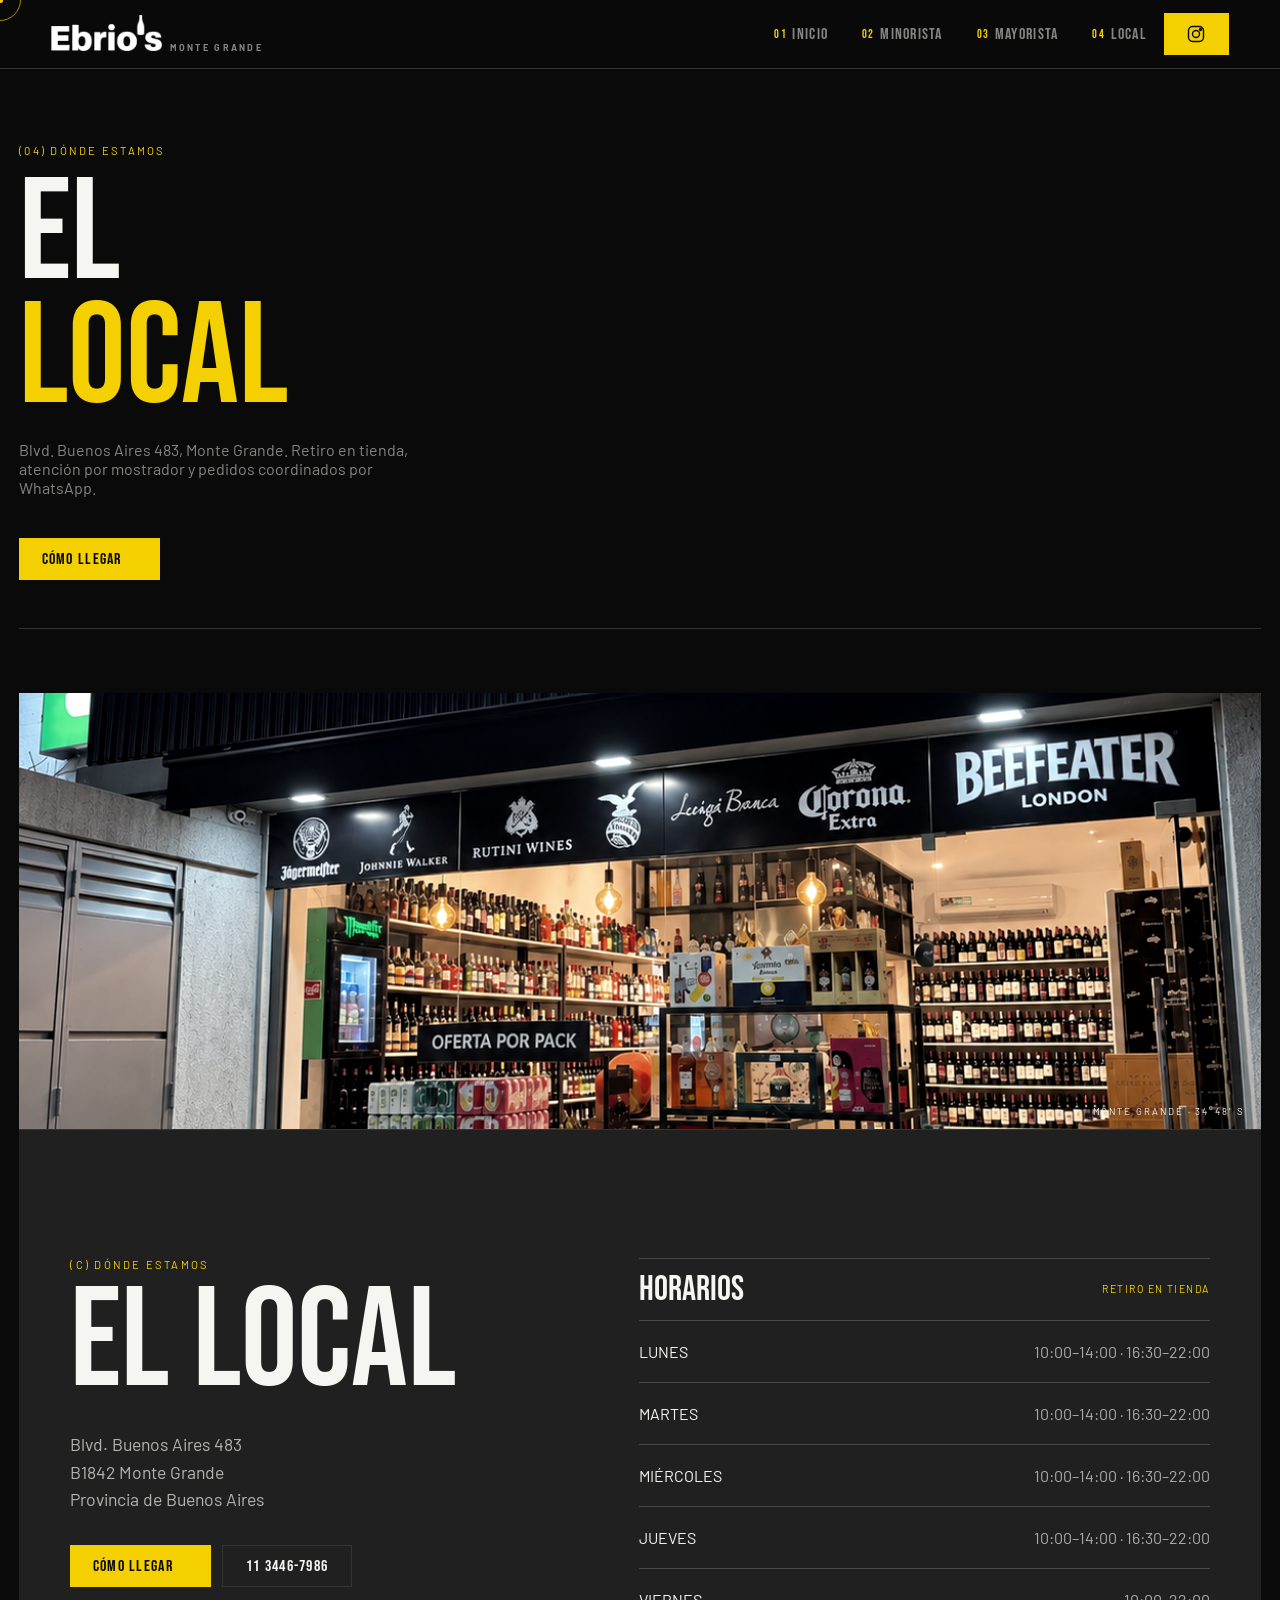
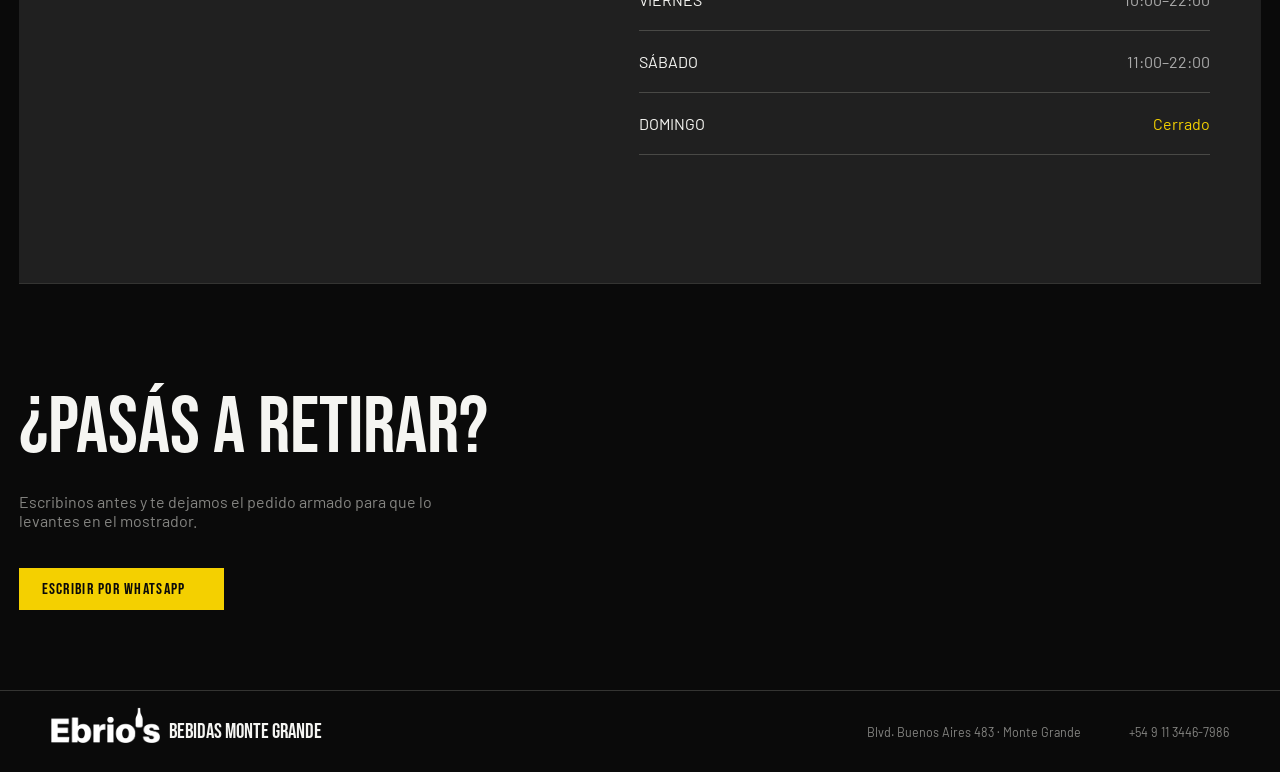
==== local.html @ 47a837df "ebrio's" ====
<!doctype html>
<html lang="es-AR">
  <head>
    <meta charset="utf-8">
    <meta name="viewport" content="width=device-width, initial-scale=1">
    <title>Local — Ebrios Bebidas Monte Grande</title>
    <meta name="description" content="Dirección, horarios y contacto del local de Ebrios Bebidas en Monte Grande, con retiro en tienda.">
    <meta name="author" content="Ebrios Bebidas">
    <meta property="og:title" content="Local — Ebrios Bebidas Monte Grande">
    <meta property="og:description" content="Dirección, horarios y contacto del local de Ebrios Bebidas en Monte Grande, con retiro en tienda.">
    <meta property="og:type" content="website">
    <meta name="twitter:card" content="summary_large_image">
    <link rel="icon" href="favicon.png" type="image/png">
    <link rel="preconnect" href="https://fonts.googleapis.com">
    <link rel="preconnect" href="https://fonts.gstatic.com" crossorigin>
    <link rel="stylesheet" href="https://fonts.googleapis.com/css2?family=Barlow:wght@400;500;600;700&family=Bebas+Neue&display=swap">
    <link rel="stylesheet" href="estilos.css">
  </head>
  <body>
    <div class="sitio">
      <div class="progreso"></div>
      <div class="aro"></div>
      <div class="punto"></div>
      <header class="cabeza">
        <a class="marca" href="index.html"><img class="logo" src="imagenes/logo-ebrios.png" alt="Ebrio's"><span>MONTE GRANDE</span></a>
        <nav class="nav" aria-label="Navegación principal">
          <a href="index.html"><i>01</i> INICIO</a>
          <a href="minorista.html"><i>02</i> MINORISTA</a>
          <a href="mayorista.html"><i>03</i> MAYORISTA</a>
          <a href="local.html"><i>04</i> LOCAL</a>
        </nav>
        <a class="llamar" href="https://www.instagram.com/ebriosbebidas/?hl=es" target="_blank" rel="noreferrer" aria-label="Instagram"><svg class="ig" viewBox="0 0 24 24" aria-hidden="true"><rect x="3" y="3" width="18" height="18" rx="5"/><circle cx="12" cy="12" r="4.2"/><circle cx="17.4" cy="6.6" r="1.2"/></svg></a>
        <button class="menu" type="button" aria-label="Abrir menú" aria-expanded="false">
          <span></span>
          <span></span>
        </button>
      </header>
      <aside class="panel" aria-hidden="true">
        <nav>
          <a href="index.html"><small>01</small>Inicio<span class="flecha" aria-hidden="true"></span></a>
          <a href="minorista.html"><small>02</small>Minorista<span class="flecha" aria-hidden="true"></span></a>
          <a href="mayorista.html"><small>03</small>Mayorista<span class="flecha" aria-hidden="true"></span></a>
          <a href="local.html"><small>04</small>Local<span class="flecha" aria-hidden="true"></span></a>
        </nav>
        <p>BLVD. BUENOS AIRES 483 · MONTE GRANDE</p>
      </aside>
      <main class="hoja">
        <section class="tapa" data-ver>
          <p class="sobre">(04) DÓNDE ESTAMOS</p>
          <h1>
            EL
            <br>
            <em>LOCAL</em>
          </h1>
          <p class="bajada">Blvd. Buenos Aires 483, Monte Grande. Retiro en tienda, atención por mostrador y pedidos coordinados por WhatsApp.</p>
          <a class="accion" href="https://maps.google.com/?q=Blvd+Buenos+Aires+483+Monte+Grande" target="_blank" rel="noreferrer">CÓMO LLEGAR <span class="flecha" aria-hidden="true"></span></a>
        </section>
        <div class="escena" data-ver>
          <img src="imagenes/local-ebrios.jpg" alt="Local de bebidas abierto de noche" width="1920" height="1088">
          <div class="persiana" aria-hidden="true">
            <span></span>
            <span></span>
            <span></span>
            <span></span>
            <span></span>
            <span></span>
            <span></span>
            <span></span>
            <span></span>
            <span></span>
            <span></span>
            <span></span>
            <span></span>
            <span></span>
          </div>
          <p>
            MONTE GRANDE
            <b>·</b>
            34°48′S
          </p>
        </div>
        <section id="local" class="local">
          <div class="datos" data-ver>
            <p class="sobre">(C) DÓNDE ESTAMOS</p>
            <h2>EL LOCAL</h2>
            <address>
              Blvd. Buenos Aires 483
              <br>
              B1842 Monte Grande
              <br>
              Provincia de Buenos Aires
            </address>
            <div class="acciones">
              <a class="accion" href="https://maps.google.com/?q=Blvd+Buenos+Aires+483+Monte+Grande" target="_blank" rel="noreferrer">CÓMO LLEGAR <span class="flecha" aria-hidden="true"></span></a>
              <a class="borde" href="tel:+5491134467986">11 3446-7986</a>
            </div>
          </div>
          <div class="horarios" data-ver>
            <div class="hora-top">
              <h3>HORARIOS</h3>
              <span>RETIRO EN TIENDA</span>
            </div>
            <div>
              <span>Lunes</span>
              <time>10:00–14:00 · 16:30–22:00</time>
            </div>
            <div>
              <span>Martes</span>
              <time>10:00–14:00 · 16:30–22:00</time>
            </div>
            <div>
              <span>Miércoles</span>
              <time>10:00–14:00 · 16:30–22:00</time>
            </div>
            <div>
              <span>Jueves</span>
              <time>10:00–14:00 · 16:30–22:00</time>
            </div>
            <div>
              <span>Viernes</span>
              <time>10:00–22:00</time>
            </div>
            <div>
              <span>Sábado</span>
              <time>11:00–22:00</time>
            </div>
            <div class="cerrado">
              <span>Domingo</span>
              <time>Cerrado</time>
            </div>
          </div>
        </section>
        <section class="cierre" data-ver>
          <h2>¿PASÁS A RETIRAR?</h2>
          <p>Escribinos antes y te dejamos el pedido armado para que lo levantes en el mostrador.</p>
          <a class="accion" href="https://api.whatsapp.com/send?phone=541134467986&amp;text=Hola%20Ebrios!%20Quiero%20mas%20informacion%20de%20precios%20minoristas%20para%20hacer%20un%20pedido." target="_blank" rel="noreferrer">ESCRIBIR POR WHATSAPP <span class="flecha" aria-hidden="true"></span></a>
        </section>
      </main>
      <footer>
        <strong><img class="logo" src="imagenes/logo-ebrios.png" alt="Ebrio's"><span>BEBIDAS MONTE GRANDE</span></strong>
        <address>Blvd. Buenos Aires 483 · Monte Grande</address>
        <a href="tel:+5491134467986">+54 9 11 3446-7986</a>
      </footer>
    </div>
    <script src="guion.js"></script>
  </body>
</html>
---- estilos.css ----
:root { 
  --fondo: #0a0a0a; 
  --carbon: #202020; 
  --amarillo: #f4d000; 
  --texto: #f5f5f2; 
  --gris: #858582; 
  --linea: #343432; 
  --avance: 0%; 
  --sube: 0px; 
  --mx: 50vw; 
  --my: 50vh; 
}
* { 
box-sizing: border-box; 
}

html { 
  scroll-behavior: smooth; 
  background: var(--fondo); 
}
body { 
  margin: 0; 
  background: var(--fondo); 
  color: var(--texto); 
  font-family: "Barlow", sans-serif; 
  overflow-x: hidden; 
}
a { 
  color: inherit; 
  text-decoration: none; 
}
button { 
  color: inherit; 
  font: inherit; 
}
svg { 
  width: 1.1em; 
  fill: none; 
  stroke: currentColor; 
  stroke-width: 1.7; 
}
::selection { 
  color: var(--fondo); 
  background: var(--amarillo); 
}
.sitio { 
  min-height: 100vh; 
  overflow: clip; 
}
.progreso { 
  position: fixed; 
  inset: 0 auto auto 0; 
  z-index: 100; 
  width: var(--avance); 
  height: 3px; 
  background: var(--amarillo); 
  box-shadow: 0 0 18px color-mix(in oklab,var(--amarillo) 55%,transparent); 
}
.cabeza { 
  position: fixed; 
  inset: 0 0 auto; 
  z-index: 60; 
  display: grid; 
  grid-template-columns: minmax(0,1fr) auto auto; 
  align-items: center; 
  min-height: 68px; 
  padding: 0 clamp(1.2rem,4vw,4rem); 
  border-bottom: 1px solid var(--linea); 
  background: color-mix(in oklab,var(--fondo) 88%,transparent); 
  backdrop-filter: blur(14px); 
}
.marca { 
  display: flex; 
  min-width: 0; 
  align-items: baseline; 
  gap: .5rem; 
}
.marca>.logo { 
  width:6.9rem; 
  height:auto; 
  filter:brightness(0) invert(1); 
}
.marca>span:last-child { 
  color: var(--gris); 
  font-size: .57rem; 
  font-weight: 700; 
  letter-spacing: .25em; 
}
.logo { 
  display:block; 
  object-fit:contain; 
}
.nav { 
  display: flex; 
  height: 68px; 
  align-items: center; 
}
.nav a { 
  display: flex; 
  height: 100%; 
  align-items: center; 
  gap: .35rem; 
  padding: 0 1rem; 
  border-left: 1px solid transparent; 
  border-right: 1px solid transparent; 
  color: var(--gris); font-family: "Bebas Neue"; 
  letter-spacing: .08em; 
  transition: color .25s,border-color .25s,background .25s; 
}
.nav a:hover { 
  color: var(--texto); 
  border-color: var(--linea); 
  background: var(--carbon); 
}
.nav i { 
  color: var(--amarillo); 
  font-style: normal; 
  font-size: .72rem; 
}
.llamar,.accion,.borde { 
  display: inline-flex; 
  align-items: center; 
  justify-content: center; 
  gap: 1rem; 
  min-height: 42px; 
  padding: 0 1.4rem; 
  font-family: "Bebas Neue"; 
  font-size: 1rem; 
  letter-spacing: .08em; 
}
.llamar,.accion { 
  color: var(--fondo); 
  background: var(--amarillo); 
  transition: background .25s,transform .25s; 
}
.llamar:hover,.accion:hover { 
  background: var(--texto); 
  transform: translateY(-2px); 
}
.borde { 
  border: 1px solid var(--linea); 
  transition: border-color .25s,color .25s; 
}
.borde:hover { 
  border-color: var(--amarillo); 
  color: var(--amarillo); 
}
.ig { 
  width:20px; 
  height:20px; 
  fill:none; 
  stroke:currentColor; 
  stroke-width:1.7; 
}
.llamar .ig { 
  stroke:var(--fondo); 
}

.menu { 
  display: none; 
  width: 48px; 
  height: 48px; 
  border: 0; 
  background: none; 
  cursor: pointer; 
}
.menu span {
  display: block; 
  width: 23px; 
  height: 1px; 
  margin: 6px auto; 
  background: var(--texto); 
  transition: transform .3s; 
}
.menu.abierto span:first-child { 
  transform: translateY(3.5px) rotate(45deg); 
}
.menu.abierto span:last-child { 
  transform: translateY(-3.5px) rotate(-45deg); 
}
.panel { 
  position: fixed; 
  inset: 68px 0 0; 
  z-index: 55; 
  display: grid; 
  align-content: space-between; 
  padding: 7vh 5vw 3rem; 
  background: var(--amarillo); 
  color: var(--fondo); 
  clip-path: inset(0 0 100% 0); 
  transition: clip-path .6s cubic-bezier(.16,1,.3,1); 
}
.panel.abierto { 
  clip-path: inset(0); 
}
.panel nav { 
  display: grid; 
}
.panel nav a { 
  display: grid; 
  grid-template-columns: 3rem 1fr auto; 
  align-items: center; 
  border-bottom: 1px solid color-mix(in oklab,var(--fondo) 35%,transparent); 
  font-family: "Bebas Neue"; 
  font-size: clamp(3rem,10vw,7rem); 
  line-height: 1.1; 
}
.panel small { 
  font-family: "Barlow"; 
  font-size: .7rem; 
}
  .panel p { 
    font-weight: 700; 
    font-size: .75rem; 
    letter-spacing: .12em; 
  }
.portada { 
  position: relative; 
  min-height: 100svh; 
  padding: clamp(8rem,16vh,12rem) clamp(1.2rem,4vw,4rem) 2rem; 
  isolation: isolate; 
}
.haz { 
  position: absolute; 
  z-index: -1; 
  top: -18%; 
  left: 58%; 
  width: 8vw; 
  height: 105%; 
  background: var(--amarillo); 
  opacity: .42; transform: rotate(24deg) translateY(var(--sube)); 
  transform-origin: center; 
  overflow: hidden; 
}
.cinta { 
  position:absolute; 
  top:0; 
  left:0; 
  width:100%; 
  display:flex; 
  flex-direction:column; 
  align-items:center; 
  animation: correr 150s linear infinite; 
  will-change:transform; 
}
.cinta span { 
  display:flex; 
  flex-direction:column; 
  align-items:center; 
  font-family:"Bebas Neue"; 
  font-size:clamp(1.1rem,2.1vw,2.2rem); 
  line-height:1; 
  letter-spacing:.22em; 
  color:#0d0d0c; }
.cinta b { 
  writing-mode:vertical-rl; 
  transform:rotate(180deg); 
  font-weight:400; 
  padding:.55em 0; }
.cinta i { 
  writing-mode:vertical-rl; 
  transform:rotate(180deg); 
  font-style:normal; 
  padding:.35em 0; 
  opacity:.5; }
@keyframes 
 correr 
{ 
  from { 
  transform: translateY(-50%); 
}
 to { 
  transform: translateY(0); 
} 
}

.portada::after { 
  content:""; 
  position:absolute; 
  z-index:-2; 
  inset:0; 
  background: radial-gradient(circle 340px at var(--mx) 
  var(--my), 
  color-mix(in oklab,
  var(--amarillo) 9%,transparent), 
  transparent 70%); 
}
.etiqueta { 
  display: inline-flex; 
  align-items: center; 
  gap: .6rem; 
  margin: 0 0 1rem; 
  padding: .4rem .65rem; 
  border: 1px solid var(--linea); 
  color: var(--gris); 
  font-size: .63rem; 
  font-weight: 700; 
  letter-spacing: .15em; 
}
.etiqueta span { 
  width: 5px; 
  height: 5px; 
  background: var(--amarillo); 
}
.titulo { 
  overflow: hidden; 
}
.titulo h1 { 
  margin: 0; 
  font-family: "Bebas Neue"; 
  font-size: clamp(5rem,14vw,13.5rem); 
  font-weight: 400; line-height: .72; 
  letter-spacing: 0; 
}
.titulo h1>.nombre { 
  display:block; 
  width:3.05em; 
  height:.76em; 
  animation:subir 1s cubic-bezier(.16,1,.3,1) both; 
  }
  .titulo .nombre>.logo { 
  width:100%; 
  height:100%; 
  object-fit:contain; 
  object-position:left center; 
  filter:brightness(0) invert(1); 
  }
  .titulo h1>span+span { 
  display:flex; 
  align-items:center; 
  gap: .08em; 
  animation:subir 1s .12s cubic-bezier(.16,1,.3,1) both; 
  font-size: .54em; 
  }
  .titulo b { 
  padding: .12em .1em .04em; 
  color: var(--fondo); 
  background: var(--amarillo); 
  font-weight: 400; 
  }
  .titulo em {
  color: #646462; 
  font-style: normal; 
  white-space: nowrap;
  }
.intro { 
  display: grid; 
  grid-template-columns: minmax(0,28rem) auto; 
  align-items: end; 
  justify-content: space-between; 
  gap: 2rem; 
  margin-top: 2.2rem; 
}.intro p { 
  margin: 0; 
  color: #b4b4b0; 
  line-height: 1.55; 
}.acciones { 
  display: flex; 
  flex-wrap: wrap; 
  gap: .7rem; 
}
.escena { 
  position: relative; 
  max-width: 94rem; 
  height: clamp(240px,34vw,540px); 
  margin: 4rem auto 0; 
  overflow: hidden; 
  background: var(--carbon); 
}
.escena img { 
  width: 100%; 
  height: 100%; 
  object-fit: cover; 
  filter: saturate(.72) contrast(1.07); 
  transform: scale(1.06); 
  transition: transform 1.6s cubic-bezier(.16,1,.3,1); 
}
.escena.visible img {
  transform: scale(1); 
}
.escena p { 
  position:absolute; 
  right: 1rem; 
  bottom: .7rem; 
  z-index:3; 
  margin:0; 
  font-size:.6rem; 
  letter-spacing:.2em; 
}
.escena p b { 
  color:var(--amarillo); 
}
.persiana { 
  position:absolute; 
  inset:0; 
  z-index:2; 
  display:grid; 
  grid-template-rows:repeat(14,1fr); 
  pointer-events:none; 
}
.persiana span { 
  display:block; 
  background:var(--carbon); 
  border-bottom:1px solid #090909; 
  transform-origin:top; 
  transition:transform .5s cubic-bezier(.7,0,.2,1); 
}
.escena.visible .persiana span { 
  transform:scaleY(0); 
}
.escena.visible .persiana span:nth-child(2n){
  transition-delay:.05s
}
.escena.visible .persiana span:nth-child(3n){
  transition-delay:.11s
}
  .escena.visible .persiana span:nth-child(5n){
    transition-delay:.17s
}
.universo,.venta,.pedido,.local { 
  padding: clamp(5rem,10vw,10rem) clamp(1.2rem,4vw,4rem); 
  border-top: 1px solid var(--linea); 
}
.seccion { 
  display:grid; 
  grid-template-columns:1fr auto; 
  align-items:end; gap:1rem; 
  margin-bottom:3rem; 
}
.seccion p { 
  grid-column:1/-1; 
  margin:0; 
  color:var(--gris); 
  font-size:.7rem; 
  letter-spacing:.18em; 
}
.seccion p span,.sobre { 
  color:var(--amarillo); 
}
.seccion h2,.venta h2,.pedido h2,.local h2 { 
  margin:0; 
  font-family:"Bebas Neue"; 
  font-size:clamp(4.5rem,11vw,10rem); 
  font-weight:400; line-height:.8; 
}
.seccion small { 
  color:var(--gris); 
  text-transform:uppercase; 
  letter-spacing:.12em; 
}
.categorias { 
  display:grid; 
  grid-template-columns:repeat(3,1fr); 
  border-top:1px solid var(--linea); 
  border-left:1px solid var(--linea); 
}
.categoria { 
  position:relative; 
  min-height:230px; 
  padding:1.6rem; 
  border-right:1px solid var(--linea); 
  border-bottom:1px solid var(--linea); 
  overflow:hidden; 
  transition:color .35s,background .35s; 
}
.categoria span { 
  color:var(--gris); 
  font-family:"Bebas Neue"; 
  font-size:2rem; 
}
.categoria h3 { 
  position:absolute; 
  left:1.6rem; 
  bottom:1rem; 
  margin:0; 
  font-family:"Bebas Neue"; 
  font-size:clamp(2.3rem,4vw,4.5rem); 
  font-weight:400; 
  transition:transform .35s; 
}
.categoria svg { 
  position:absolute; 
  top:1.7rem; 
  right:1.7rem; 
  transform:rotate(-45deg); 
  transition:transform .35s; 
}
.categoria:hover { 
  color:var(--fondo); 
  background:var(--amarillo); 
}
.categoria:hover span { 
  color:var(--fondo); 
}
.categoria:hover h3 { 
  transform:translateX(.5rem); 
}
.categoria:hover svg { 
  transform:rotate(0); 
}
.venta { 
  position:relative; 
  min-height:760px; 
  background:var(--carbon); 
  overflow:hidden; 
}
.enorme { 
  position:absolute; 
  inset:auto auto -5vw -2vw; 
  color:transparent; 
 -webkit-text-stroke:1px #3e3e3b; 
 font-family:"Bebas Neue"; 
 font-size:18vw; 
 line-height:.7; 
 white-space:nowrap; 
 transform:translateX(calc(var(--avance) * -.16)); 
}
.venta-int { 
  position:relative; 
  z-index:1; 
  display:grid; 
  grid-template-columns:.9fr 1.1fr; 
  gap:8vw; 
}
.sobre { 
  margin:0 0 1rem; 
  font-size:.7rem; 
  letter-spacing:.2em; 
}
.venta-int>div>p:last-child,.pedido-txt>p {
  max-width:32rem; 
  color:#aaa; 
  font-size:1.05rem; 
  line-height:1.6; 
}
.opciones { 
  border-top:1px solid #444; 
}
.opciones a { 
  display:grid; 
  grid-template-columns:3rem 1fr auto; 
  align-items:center; 
  min-height:110px; 
  border-bottom:1px solid #444; 
  transition:padding .3s,color .3s; 
}
.opciones a:hover { 
  padding-left:1rem; 
  color:var(--amarillo); 
}.opciones span { 
  color:var(--gris); 
  font-size:.7rem; 
}
.opciones b { 
  font-family:"Bebas Neue"; 
  font-size:clamp(2.2rem,4vw,4rem); 
  font-weight:400; 
}
.pedido { 
  display:grid; 
  grid-template-columns:1.1fr .9fr; 
  align-items:center; 
  gap:clamp(2rem,7vw,8rem); 
}
.foto { 
  position:relative; 
  aspect-ratio:1; 
  overflow:hidden; 
}
.foto img { 
  width:100%; 
  height:100%; 
  object-fit:cover; 
  transition:transform 1.2s cubic-bezier(.16,1,.3,1); 
}
.foto:hover img { 
  transform:scale(1.035); 
}
.foto::after { 
  content:""; 
  position:absolute; 
  inset:0; 
  border:1px solid var(--linea); 
}
.mira { 
  position:absolute; 
  inset:50% auto auto 50%; 
  z-index:2; 
  width:80px; 
  height:80px; 
  transform:translate(-50%,-50%); 
  border:1px solid color-mix(in oklab,var(--amarillo) 60%,transparent); 
  border-radius:50%; 
  opacity:0; 
  transition:opacity .3s,transform .4s; 
}
.foto:hover .mira { 
  opacity:1; 
  transform:translate(-50%,-50%) scale(1.25); 
}
.mira span { 
  position:absolute; 
  top:50%; 
  left:20%; 
  width:60%; 
  height:1px; 
  background:var(--amarillo); 
}
.mira span+span { 
    transform:rotate(90deg); 
  }
  .pedido-txt .accion { 
    margin-top:2rem; 
  }
.local { 
  display:grid; 
  grid-template-columns:.9fr 1.1fr; 
  gap:8vw; 
  background:var(--carbon); 
}
.datos address { 
  margin:2rem 0; 
  color:#b4b4b0; 
  font-style:normal; 
  font-size:1.1rem; 
  line-height:1.55; 
}
.horarios {
  border-top:1px solid #494946; 
}
.hora-top,.horarios>div:not(.hora-top) {
  display:grid; 
  grid-template-columns:minmax(0,1fr) auto; 
  align-items:center; 
  gap:1rem; 
  min-height:62px; 
  border-bottom:1px solid #494946; 
}
.hora-top h3 { 
  margin:0; 
  font-family:"Bebas Neue"; 
  font-size:2.2rem; 
  font-weight:400; 
}
.hora-top span { 
  color:var(--amarillo); 
  font-size:.65rem; 
  letter-spacing:.14em; 
}
.horarios>div:not(.hora-top) span {
   text-transform:uppercase; 
}
.horarios time { 
  color:#aaa; 
}
.horarios .cerrado time { 
  color:var(--amarillo); 
}
footer { 
  display:grid; 
  grid-template-columns:1fr auto auto; 
  align-items:center; 
  gap:3rem; 
  min-height:82px; 
  padding:1rem clamp(1.2rem,4vw,4rem); 
  border-top:1px solid var(--linea); 
  color:var(--gris); 
  font-size:.78rem; 
}
footer strong { 
  display:flex; 
  align-items:center; 
  gap:.55rem; 
  color:var(--texto); 
  font-family:"Bebas Neue"; 
  font-size:1.3rem; 
  font-weight:400; 
}
footer strong>.logo {
 width:6.8rem; 
 height:auto; 
 filter:brightness(0) invert(1); 
 transform:translateY(-.38rem); 
}
footer address { 
  font-style:normal; 
}
  footer a:hover { 
    color:var(--amarillo); 
}
[data-ver] {
  opacity:0; 
  transform:translateY(42px);
  transition:opacity .9s,transform .9s cubic-bezier(.16,1,.3,1);
}
[data-ver].visible { 
opacity:1; 
transform:none; 
}
.aro,.punto { 
position:fixed; 
top:0; 
left:0; 
z-index:200; 
pointer-events:none; 
border-radius:50%; 
will-change:transform; 
}
.aro { 
  width:42px;
  height:42px;
  margin:-21px 0 0 -21px;
  border:1px solid color-mix(in oklab,var(--amarillo) 65%,transparent); 
}
.punto { 
  width:5px;
  height:5px;
  margin:-2.5px 0 0 -2.5px;
  background:var(--amarillo); 
}
@keyframes subir { from { transform:translateY(110%); } to { transform:none; } }

@media (max-width: 800px) {
  .cabeza { 
    grid-template-columns:minmax(0,1fr) auto; 
  }
  .nav,.llamar { 
    display:none; 
  }
  .menu { 
    display:block; 
  }
  .portada { 
    min-height:auto; 
    padding-top:8.5rem; 
  }
  .haz { 
    left:72%; 
    width:16vw; 
  }
  .titulo h1 { 
    font-size:clamp(5rem,26vw,8rem); 
    line-height:.78; 
  }
  .titulo h1>span+span { 
    display:block; 
    font-size:.43em; 
    line-height:1.1; 
  }
  .titulo em { 
    display:block; 
    margin-top:.2em; 
  }
  .intro { 
    grid-template-columns:1fr; 
  }
  .acciones a { 
    flex:1; 
  }
  .escena {
    width:calc(100% + 2.4rem); 
    margin-left:-1.2rem; 
    height:58vw; 
    min-height:250px; 
  }
  .categorias { 
    grid-template-columns:repeat(2,1fr); 
  }.categoria { 
    min-height:170px; 
  }
  .venta { 
    min-height:auto; 
  }
  .venta-int,.pedido,.local { 
    grid-template-columns:1fr; 
  }
  .pedido .foto { 
    order:2; 
  }
  .pedido-txt { 
    order:1; 
  }
  .local { 
    gap:4rem; 
  }
  .seccion { 
    grid-template-columns:1fr; 
  }
  .seccion p { 
    grid-column:auto; 
  }
  .seccion small { 
    display:none; 
  }
  footer { 
    grid-template-columns:1fr; 
    gap:.35rem; 
    padding-block:1.5rem; 
  }
  .aro,.punto { 
    display:none; 
  }
}
@media (max-width: 430px) { 
  .categorias { 
    grid-template-columns:1fr; 
  }
  .categoria {
    min-height:120px; 
  }
  .categoria h3 { 
    font-size:2.6rem; 
  }
  .hora-top,.horarios>div:not(.hora-top) {
    align-items:start; 
    padding:1rem 0; 
  }
  .horarios time { 
    max-width:13rem; 
    text-align:right; 
  }
  .acciones { 
    flex-direction:column; 
  }
  .acciones a { 
    width:100%; 
  }
  .etiqueta { 
    max-width:100%; 
    font-size:.54rem; 
  }
  .pedido,.local,.universo,.venta { 
    padding-block:5rem; 
  } 
  }
@media (prefers-reduced-motion: reduce) {
   html{
    scroll-behavior:auto
  }
  *,*::before,*::after{
    animation-duration:.01ms!important;
    animation-iteration-count:1!important;
    transition-duration:.01ms!important
  }
  .aro,.punto{
    display:none
  }
  [data-ver]{
    opacity:1;
    transform:none
  }
  .persiana{
    display:none
  } 
}
.categoria button { 
  display:block; 
  width:100%; 
  min-height:230px; 
  padding:1.6rem; 
  background:none; 
  border:0; 
  color:inherit; 
  text-align:left; 
  cursor:pointer; 
}
.categoria.abierta { 
  color:var(--fondo); 
  background:var(--amarillo); 
  overflow:visible; 
}
.categoria.abierta span,.categoria.abierta .vistazo a { 
  color:var(--fondo); 
}
.categoria.abierta svg { 
  transform:rotate(90deg); 
}
.vistazo { 
  padding:0 1.6rem 1.6rem; 
  animation:crece .38s cubic-bezier(.2,.8,.2,1); }
.vistazo .mini { 
  display:grid; 
  grid-template-columns:repeat(3,1fr); gap:.6rem; }
.vistazo figure { 
  margin:0; }
.vistazo img { 
  width:100%; 
  height:88px; 
  object-fit:contain; 
  background:#fff; 
  border:1px solid var(--fondo); 
  padding:.3rem; 
}
.vistazo figcaption { 
  margin-top:.35rem; 
  font-size:.6rem; 
  line-height:1.25; 
  text-transform:uppercase; 
  letter-spacing:.04em; 
}
.vistazo a {
  display:inline-flex; 
  align-items:center; 
  gap:.4rem; 
  margin-top:.9rem; 
  font-size:.65rem; 
  letter-spacing:.16em; 
  text-transform:uppercase; 
}
.vistazo a svg {
   position:static; transform:none; 
   width:16px; 
  }
@keyframes crece { 
  from { 
    opacity:0; 
    clip-path:inset(0 0 100% 0); 
  } 
  to { 
    opacity:1; 
    clip-path:inset(0 0 0 0); } 
  }

.hoja { 
  padding:9rem 1.2rem 0; 
  max-width:1400px; 
  margin:0 auto; 
}
.tapa { 
  position:relative; 
  padding-bottom:3rem; 
  border-bottom:1px solid var(--linea); 
}
.tapa h1 { 
  margin:.4rem 0 1.2rem; 
  font-family:"Bebas Neue"; 
  font-weight:400; 
  line-height:.86; 
  font-size:clamp(3.6rem,12vw,9rem); 
}
.tapa em { 
  font-style:normal; 
  color:var(--amarillo); 
}
.bajada { 
  max-width:44ch; 
  color:var(--gris); 
}
.aviso { 
  margin-top:.6rem; 
  font-size:.62rem; 
  letter-spacing:.16em; 
  text-transform:uppercase; 
  color:var(--gris); 
}
.tapa .accion { 
  margin-top:1.6rem; 
}
.filtros { 
  display:flex; 
  flex-wrap:wrap; 
  gap:.5rem; 
  padding:1.6rem 0; 
  position:sticky; 
  top:0; 
  background:var(--fondo); 
  z-index:5; 
}
.filtros button { 
  padding:.5rem .9rem; 
  border:1px solid var(--linea); 
  background:none; color:var(--gris); 
  font-size:.62rem; 
  letter-spacing:.16em; 
  text-transform:uppercase; 
  cursor:pointer; transition:.25s; 
}
.filtros button:hover { 
  color:var(--texto); 
  border-color:var(--texto); 
}
.filtros button.activo { 
  background:var(--amarillo); 
  border-color:var(--amarillo); 
  color:var(--fondo); 
}

.vidriera { 
  display:grid; 
  grid-template-columns:repeat(4,1fr); 
  border-top:1px solid var(--linea); 
  border-left:1px solid var(--linea); }
.pieza { 
  position:relative; 
  padding:1.4rem; 
  border-right:1px solid var(--linea); 
  border-bottom:1px solid var(--linea); 
  transition:background .35s; 
}
.pieza:hover { 
  background:var(--carbon); 
}
.pieza .num { 
  position:absolute; 
  top:.9rem; right:1rem; 
  font-family:"Bebas Neue"; 
  font-size:1.1rem; 
  color:var(--gris); 
}
.pieza .foto { 
  display:grid; 
  place-items:center; 
  height:190px; 
  margin-bottom:1rem; 
  overflow:hidden; 
}
.pieza img { 
  max-height:100%; 
  max-width:80%; 
  object-fit:contain; 
  filter:grayscale(1) contrast(1.05); 
  transform:scale(.95); 
  transition:filter .4s,transform .4s; 
}
.pieza:hover img { 
  filter:none; 
  transform:scale(1.06); 
}
.pieza h2 { 
  margin:0; 
  font-family:"Barlow"; 
  font-size:.78rem; 
  font-weight:600;
  line-height:1.3; 
  text-transform:uppercase; 
  letter-spacing:.02em; 
}
.pieza .rubro { 
  margin:.35rem 0 .8rem; 
  font-size:.58rem; 
  letter-spacing:.18em; 
  text-transform:uppercase; 
  color:var(--gris); 
}
.pieza .precio { 
  margin:0; 
  font-family:"Bebas Neue"; 
  font-size:1.9rem; 
  color:var(--amarillo); 
}

.depo { 
  display:grid; 
  grid-template-columns:minmax(0,.9fr) minmax(0,1.4fr); 
  gap:2.5rem; 
  padding:3rem 0; 
}
.visor { 
  position:sticky; 
  top:6rem; 
  align-self:start; 
  border:1px solid var(--linea); 
  background:var(--carbon); 
  padding:2rem; 
}
.visor img { 
  display:block; 
  width:100%; 
  height:320px; 
  object-fit:contain; 
  animation:aparece .4s ease; 
}
.visor-txt { 
  margin-top:1.4rem; 
  border-top:1px solid var(--linea); 
  padding-top:1rem; 
}
.visor-txt span { 
  font-size:.58rem; 
  letter-spacing:.2em; 
  text-transform:uppercase; 
  color:var(--gris); 
}
.visor-txt h2 { 
  margin:.3rem 0; 
  font-family:"Barlow"; 
  font-size:1rem; 
  font-weight:600; 
  text-transform:uppercase; 
}
.visor-txt p { 
  margin:0; 
  font-family:"Bebas Neue"; 
  font-size:2.6rem; 
  color:var(--amarillo); 
}
@keyframes aparece { 
  from { 
    opacity:0; 
    transform:translateY(10px) 
  } 
  to { opacity:1; transform:none } 
}
.filas { 
  list-style:none; 
  margin:0; 
  padding:0; 
  border-top:1px solid var(--linea); 
}
.fila { 
  border-bottom:1px solid var(--linea); 
}
.fila button { 
  display:grid; 
  grid-template-columns:2.4rem 2.6rem minmax(0,1fr) auto auto; 
  align-items:center; 
  gap:1rem; 
  width:100%; 
  padding:.85rem .6rem; 
  background:none; 
  border:0; 
  color:inherit; 
  text-align:left; 
  cursor:pointer; 
  transition:background .3s,padding .3s; 
}
.fila img { 
  width:2.6rem; 
  height:2.6rem; 
  object-fit:contain; 
  filter:grayscale(1); 
  opacity:.5; 
  transition:.3s; 
}
.fila .orden { 
  font-family:"Bebas Neue"; 
  font-size:1.1rem; 
  color:var(--gris); 
}
.fila .nom { 
  font-size:.74rem; 
  font-weight:600; 
  text-transform:uppercase; 
  letter-spacing:.02em; 
}
.fila .tag { 
  font-size:.55rem; 
  letter-spacing:.18em; 
  text-transform:uppercase; 
  color:var(--gris); 
}
.fila .val { 
  font-family:"Bebas Neue"; 
  font-size:1.5rem; color:var(--amarillo); 
}
.fila.activa button { 
  background:var(--carbon); 
  padding-left:1.2rem; 
}
.fila.activa img { 
  filter:none; opacity:1; 
}
.fila,.fila.activa { 
  opacity:1; transform:none; 
}

.cierre { 
  padding:6rem 0 5rem; 
  border-top:1px solid var(--linea); 
}
.cierre h2 { 
  margin:0 0 .6rem; 
  font-family:"Bebas Neue"; 
  font-weight:400; 
  font-size:clamp(2.4rem,7vw,5rem); 
}
.cierre p { 
  max-width:46ch; 
  color:var(--gris); 
}
.cierre .accion { 
  margin-top:1.4rem; 
}

@media (max-width: 1000px) {
   .vidriera {
     grid-template-columns:repeat(3,1fr); 
    } 
    .depo { 
      grid-template-columns:1fr; 
    } 
    .visor { 
      position:static; 
    } 
    .visor img { height:220px; } 
  }
@media (max-width: 800px) 
{
  .hoja { 
    padding-top:7rem; 
  }
  .categoria button { 
    min-height:170px; 
  }
  .vidriera { 
    grid-template-columns:repeat(2,1fr); 
  }
  .pieza .foto { 
    height:140px; 
  }
  .pieza img { 
    filter:none; 
  }
  .fila button { 
    grid-template-columns:2rem 2.2rem minmax(0,1fr) auto; gap:.7rem; 
  }
  .fila .tag { display:none; 
  }
}
@media (max-width: 430px) { 
  .categoria button { 
    min-height:120px; 
  } 
  .vistazo img { 
    height:70px; 
  } 
  .pieza { 
    padding:1rem; 
  } 
  .pieza h2 { 
    font-size:.7rem; 
  } 
  .fila .nom { 
    font-size:.66rem; 
  } 
  .fila .val { 
    font-size:1.2rem; 
  } 
}

.categoria.abierta button { min-height:auto; 
  padding-bottom:.8rem; 
}
.categoria.abierta h3 { position:static; 
  display:block; 
  margin-top:.6rem; 
}
.categoria.abierta svg { 
  top:1.3rem; 
}
.categoria { 
  min-height:0; 
}
.categoria:not(.abierta) { min-height:230px; }
@media (max-width: 800px) {
   .categoria:not(.abierta) { min-height:170px; } 
  }
@media (max-width: 430px) { 
  .categoria:not(.abierta) { min-height:120px; }
 }
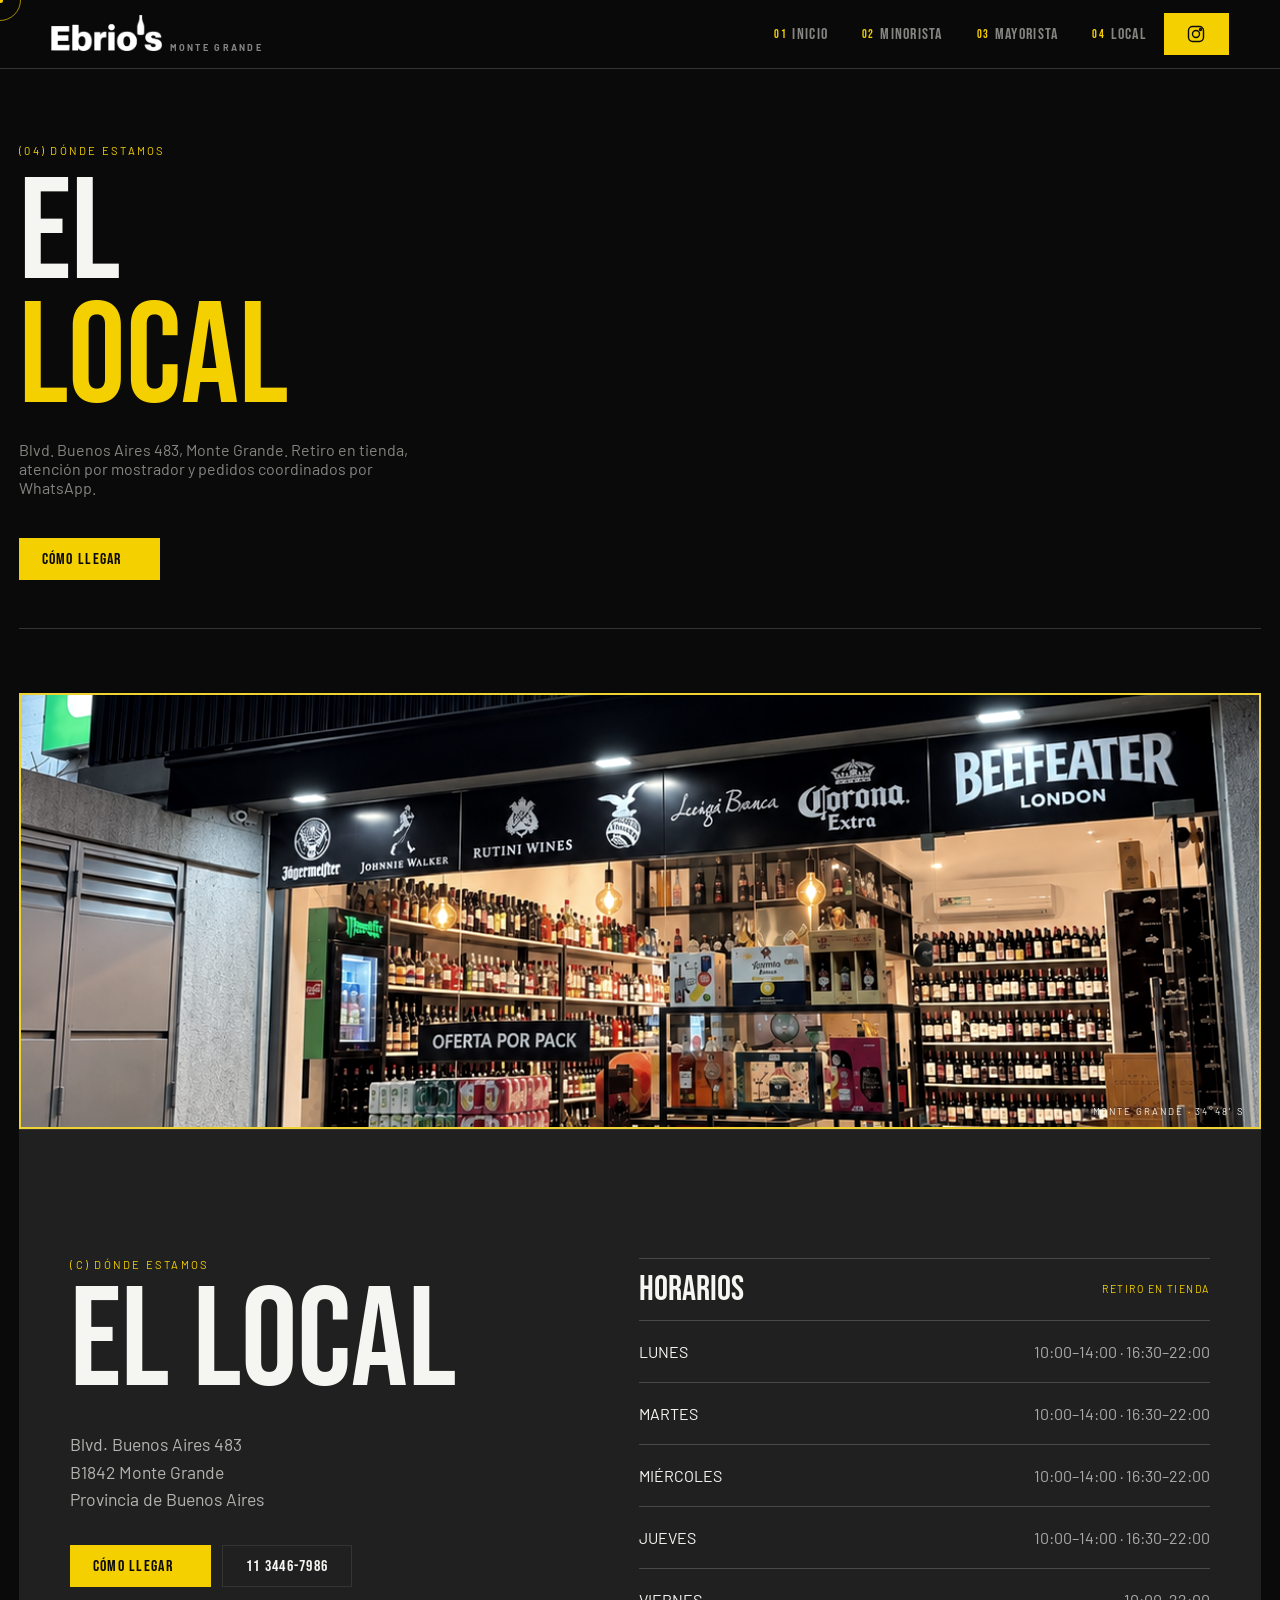
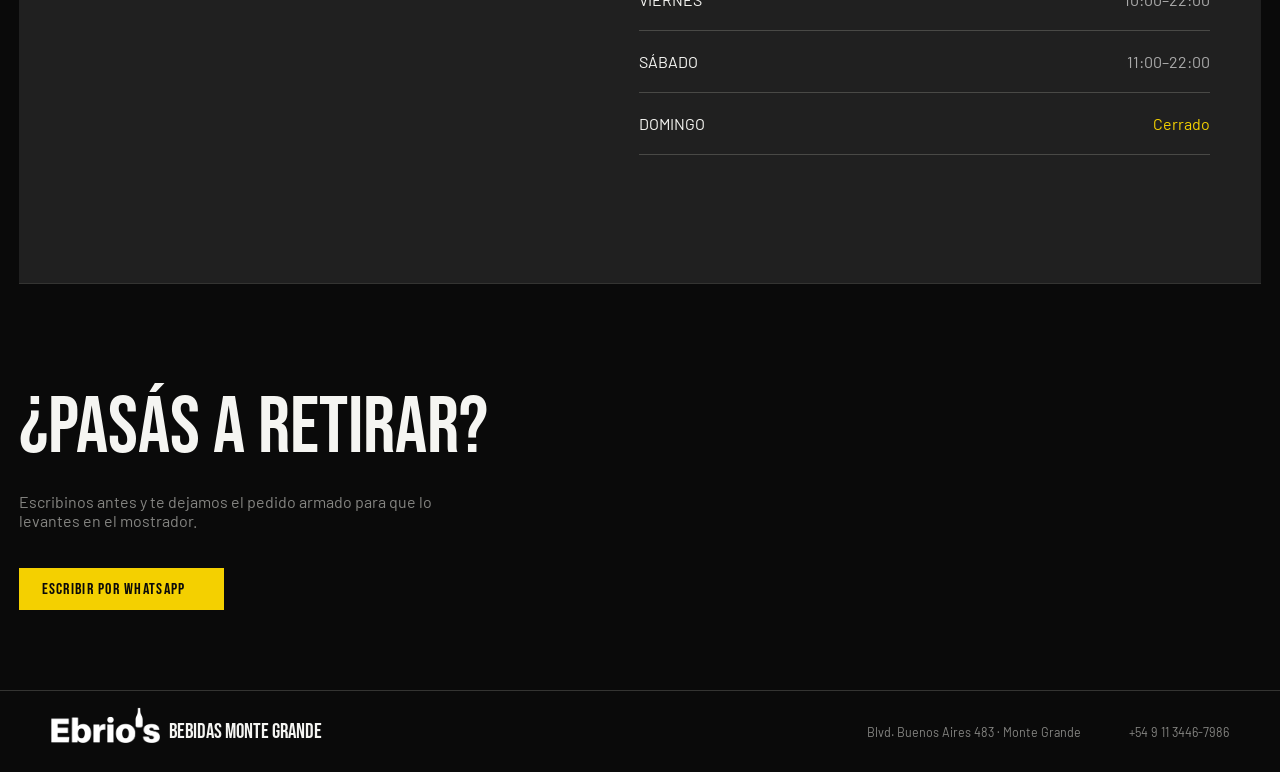
==== commit 1a4d6d29: "ebrios" ====
--- a/local.html
+++ b/local.html
@@ -1,147 +1,164 @@
 <!doctype html>
 <html lang="es-AR">
-  <head>
-    <meta charset="utf-8">
-    <meta name="viewport" content="width=device-width, initial-scale=1">
-    <title>Local — Ebrios Bebidas Monte Grande</title>
-    <meta name="description" content="Dirección, horarios y contacto del local de Ebrios Bebidas en Monte Grande, con retiro en tienda.">
-    <meta name="author" content="Ebrios Bebidas">
-    <meta property="og:title" content="Local — Ebrios Bebidas Monte Grande">
-    <meta property="og:description" content="Dirección, horarios y contacto del local de Ebrios Bebidas en Monte Grande, con retiro en tienda.">
-    <meta property="og:type" content="website">
-    <meta name="twitter:card" content="summary_large_image">
-    <link rel="icon" href="favicon.png" type="image/png">
-    <link rel="preconnect" href="https://fonts.googleapis.com">
-    <link rel="preconnect" href="https://fonts.gstatic.com" crossorigin>
-    <link rel="stylesheet" href="https://fonts.googleapis.com/css2?family=Barlow:wght@400;500;600;700&family=Bebas+Neue&display=swap">
-    <link rel="stylesheet" href="estilos.css">
-  </head>
-  <body>
-    <div class="sitio">
-      <div class="progreso"></div>
-      <div class="aro"></div>
-      <div class="punto"></div>
-      <header class="cabeza">
-        <a class="marca" href="index.html"><img class="logo" src="imagenes/logo-ebrios.png" alt="Ebrio's"><span>MONTE GRANDE</span></a>
-        <nav class="nav" aria-label="Navegación principal">
-          <a href="index.html"><i>01</i> INICIO</a>
-          <a href="minorista.html"><i>02</i> MINORISTA</a>
-          <a href="mayorista.html"><i>03</i> MAYORISTA</a>
-          <a href="local.html"><i>04</i> LOCAL</a>
-        </nav>
-        <a class="llamar" href="https://www.instagram.com/ebriosbebidas/?hl=es" target="_blank" rel="noreferrer" aria-label="Instagram"><svg class="ig" viewBox="0 0 24 24" aria-hidden="true"><rect x="3" y="3" width="18" height="18" rx="5"/><circle cx="12" cy="12" r="4.2"/><circle cx="17.4" cy="6.6" r="1.2"/></svg></a>
-        <button class="menu" type="button" aria-label="Abrir menú" aria-expanded="false">
+
+<head>
+  <meta charset="utf-8">
+  <meta name="viewport" content="width=device-width, initial-scale=1">
+  <title>Local — Ebrios Bebidas Monte Grande</title>
+  <meta name="description"
+    content="Dirección, horarios y contacto del local de Ebrios Bebidas en Monte Grande, con retiro en tienda.">
+  <meta name="author" content="Ebrios Bebidas">
+  <meta property="og:title" content="Local — Ebrios Bebidas Monte Grande">
+  <meta property="og:description"
+    content="Dirección, horarios y contacto del local de Ebrios Bebidas en Monte Grande, con retiro en tienda.">
+  <meta property="og:type" content="website">
+  <meta name="twitter:card" content="summary_large_image">
+  <link rel="icon" href="favicon.png" type="image/png">
+  <link rel="preconnect" href="https://fonts.googleapis.com">
+  <link rel="preconnect" href="https://fonts.gstatic.com" crossorigin>
+  <link rel="stylesheet"
+    href="https://fonts.googleapis.com/css2?family=Barlow:wght@400;500;600;700&family=Bebas+Neue&display=swap">
+  <link rel="stylesheet" href="estilos.css">
+</head>
+
+<body>
+  <div class="sitio">
+    <div class="progreso"></div>
+    <div class="aro"></div>
+    <div class="punto"></div>
+    <header class="cabeza">
+      <a class="marca" href="index.html"><img class="logo" src="imagenes/logo-ebrios.png" alt="Ebrio's"><span>MONTE
+          GRANDE</span></a>
+      <nav class="nav" aria-label="Navegación principal">
+        <a href="index.html"><i>01</i> INICIO</a>
+        <a href="minorista.html"><i>02</i> MINORISTA</a>
+        <a href="mayorista.html"><i>03</i> MAYORISTA</a>
+        <a href="local.html"><i>04</i> LOCAL</a>
+      </nav>
+      <a class="llamar" href="https://www.instagram.com/ebriosbebidas/?hl=es" target="_blank" rel="noreferrer"
+        aria-label="Instagram"><svg class="ig" viewBox="0 0 24 24" aria-hidden="true">
+          <rect x="3" y="3" width="18" height="18" rx="5" />
+          <circle cx="12" cy="12" r="4.2" />
+          <circle cx="17.4" cy="6.6" r="1.2" />
+        </svg></a>
+      <button class="menu" type="button" aria-label="Abrir menú" aria-expanded="false">
+        <span></span>
+        <span></span>
+      </button>
+    </header>
+    <aside class="panel" aria-hidden="true">
+      <nav>
+        <a href="index.html"><small>01</small>Inicio<span class="flecha" aria-hidden="true"></span></a>
+        <a href="minorista.html"><small>02</small>Minorista<span class="flecha" aria-hidden="true"></span></a>
+        <a href="mayorista.html"><small>03</small>Mayorista<span class="flecha" aria-hidden="true"></span></a>
+        <a href="local.html"><small>04</small>Local<span class="flecha" aria-hidden="true"></span></a>
+      </nav>
+      <p>BLVD. BUENOS AIRES 483 · MONTE GRANDE</p>
+    </aside>
+    <main class="hoja">
+      <section class="tapa" data-ver>
+        <p class="sobre">(04) DÓNDE ESTAMOS</p>
+        <h1>
+          EL
+          <br>
+          <em>LOCAL</em>
+        </h1>
+        <p class="bajada">Blvd. Buenos Aires 483, Monte Grande. Retiro en tienda, atención por mostrador y pedidos
+          coordinados por WhatsApp.</p>
+        <a class="accion" href="https://maps.google.com/?q=Blvd+Buenos+Aires+483+Monte+Grande" target="_blank"
+          rel="noreferrer">CÓMO LLEGAR <span class="flecha" aria-hidden="true"></span></a>
+      </section>
+      <div class="escena" data-ver>
+        <img src="imagenes/local-ebrios.jpg" alt="Local de bebidas abierto de noche" width="1920" height="1088">
+        <div class="persiana" aria-hidden="true">
           <span></span>
           <span></span>
-        </button>
-      </header>
-      <aside class="panel" aria-hidden="true">
-        <nav>
-          <a href="index.html"><small>01</small>Inicio<span class="flecha" aria-hidden="true"></span></a>
-          <a href="minorista.html"><small>02</small>Minorista<span class="flecha" aria-hidden="true"></span></a>
-          <a href="mayorista.html"><small>03</small>Mayorista<span class="flecha" aria-hidden="true"></span></a>
-          <a href="local.html"><small>04</small>Local<span class="flecha" aria-hidden="true"></span></a>
-        </nav>
-        <p>BLVD. BUENOS AIRES 483 · MONTE GRANDE</p>
-      </aside>
-      <main class="hoja">
-        <section class="tapa" data-ver>
-          <p class="sobre">(04) DÓNDE ESTAMOS</p>
-          <h1>
-            EL
+          <span></span>
+          <span></span>
+          <span></span>
+          <span></span>
+          <span></span>
+          <span></span>
+          <span></span>
+          <span></span>
+          <span></span>
+          <span></span>
+          <span></span>
+          <span></span>
+        </div>
+        <p>
+          MONTE GRANDE
+          <b>·</b>
+          34°48′S
+        </p>
+      </div>
+      <section id="local" class="local">
+        <div class="datos" data-ver>
+          <p class="sobre">(C) DÓNDE ESTAMOS</p>
+          <h2>EL LOCAL</h2>
+          <address>
+            Blvd. Buenos Aires 483
             <br>
-            <em>LOCAL</em>
-          </h1>
-          <p class="bajada">Blvd. Buenos Aires 483, Monte Grande. Retiro en tienda, atención por mostrador y pedidos coordinados por WhatsApp.</p>
-          <a class="accion" href="https://maps.google.com/?q=Blvd+Buenos+Aires+483+Monte+Grande" target="_blank" rel="noreferrer">CÓMO LLEGAR <span class="flecha" aria-hidden="true"></span></a>
-        </section>
-        <div class="escena" data-ver>
-          <img src="imagenes/local-ebrios.jpg" alt="Local de bebidas abierto de noche" width="1920" height="1088">
-          <div class="persiana" aria-hidden="true">
-            <span></span>
-            <span></span>
-            <span></span>
-            <span></span>
-            <span></span>
-            <span></span>
-            <span></span>
-            <span></span>
-            <span></span>
-            <span></span>
-            <span></span>
-            <span></span>
-            <span></span>
-            <span></span>
+            B1842 Monte Grande
+            <br>
+            Provincia de Buenos Aires
+          </address>
+          <div class="acciones">
+            <a class="accion" href="https://maps.google.com/?q=Blvd+Buenos+Aires+483+Monte+Grande" target="_blank"
+              rel="noreferrer">CÓMO LLEGAR <span class="flecha" aria-hidden="true"></span></a>
+            <a class="borde" href="tel:+5491134467986">11 3446-7986</a>
           </div>
-          <p>
-            MONTE GRANDE
-            <b>·</b>
-            34°48′S
-          </p>
         </div>
-        <section id="local" class="local">
-          <div class="datos" data-ver>
-            <p class="sobre">(C) DÓNDE ESTAMOS</p>
-            <h2>EL LOCAL</h2>
-            <address>
-              Blvd. Buenos Aires 483
-              <br>
-              B1842 Monte Grande
-              <br>
-              Provincia de Buenos Aires
-            </address>
-            <div class="acciones">
-              <a class="accion" href="https://maps.google.com/?q=Blvd+Buenos+Aires+483+Monte+Grande" target="_blank" rel="noreferrer">CÓMO LLEGAR <span class="flecha" aria-hidden="true"></span></a>
-              <a class="borde" href="tel:+5491134467986">11 3446-7986</a>
-            </div>
+        <div class="horarios" data-ver>
+          <div class="hora-top">
+            <h3>HORARIOS</h3>
+            <span>RETIRO EN TIENDA</span>
           </div>
-          <div class="horarios" data-ver>
-            <div class="hora-top">
-              <h3>HORARIOS</h3>
-              <span>RETIRO EN TIENDA</span>
-            </div>
-            <div>
-              <span>Lunes</span>
-              <time>10:00–14:00 · 16:30–22:00</time>
-            </div>
-            <div>
-              <span>Martes</span>
-              <time>10:00–14:00 · 16:30–22:00</time>
-            </div>
-            <div>
-              <span>Miércoles</span>
-              <time>10:00–14:00 · 16:30–22:00</time>
-            </div>
-            <div>
-              <span>Jueves</span>
-              <time>10:00–14:00 · 16:30–22:00</time>
-            </div>
-            <div>
-              <span>Viernes</span>
-              <time>10:00–22:00</time>
-            </div>
-            <div>
-              <span>Sábado</span>
-              <time>11:00–22:00</time>
-            </div>
-            <div class="cerrado">
-              <span>Domingo</span>
-              <time>Cerrado</time>
-            </div>
+          <div>
+            <span>Lunes</span>
+            <time>10:00–14:00 · 16:30–22:00</time>
           </div>
-        </section>
-        <section class="cierre" data-ver>
-          <h2>¿PASÁS A RETIRAR?</h2>
-          <p>Escribinos antes y te dejamos el pedido armado para que lo levantes en el mostrador.</p>
-          <a class="accion" href="https://api.whatsapp.com/send?phone=541134467986&amp;text=Hola%20Ebrios!%20Quiero%20mas%20informacion%20de%20precios%20minoristas%20para%20hacer%20un%20pedido." target="_blank" rel="noreferrer">ESCRIBIR POR WHATSAPP <span class="flecha" aria-hidden="true"></span></a>
-        </section>
-      </main>
-      <footer>
-        <strong><img class="logo" src="imagenes/logo-ebrios.png" alt="Ebrio's"><span>BEBIDAS MONTE GRANDE</span></strong>
-        <address>Blvd. Buenos Aires 483 · Monte Grande</address>
-        <a href="tel:+5491134467986">+54 9 11 3446-7986</a>
-      </footer>
-    </div>
-    <script src="guion.js"></script>
-  </body>
-</html>
+          <div>
+            <span>Martes</span>
+            <time>10:00–14:00 · 16:30–22:00</time>
+          </div>
+          <div>
+            <span>Miércoles</span>
+            <time>10:00–14:00 · 16:30–22:00</time>
+          </div>
+          <div>
+            <span>Jueves</span>
+            <time>10:00–14:00 · 16:30–22:00</time>
+          </div>
+          <div>
+            <span>Viernes</span>
+            <time>10:00–22:00</time>
+          </div>
+          <div>
+            <span>Sábado</span>
+            <time>11:00–22:00</time>
+          </div>
+          <div class="cerrado">
+            <span>Domingo</span>
+            <time>Cerrado</time>
+          </div>
+        </div>
+      </section>
+      <section class="cierre" data-ver>
+        <h2>¿PASÁS A RETIRAR?</h2>
+        <p>Escribinos antes y te dejamos el pedido armado para que lo levantes en el mostrador.</p>
+        <a class="accion"
+          href="https://api.whatsapp.com/send?phone=541134467986&amp;text=Hola%20Ebrios!%20Quiero%20mas%20informacion%20de%20precios%20minoristas%20para%20hacer%20un%20pedido."
+          target="_blank" rel="noreferrer">ESCRIBIR POR WHATSAPP <span class="flecha" aria-hidden="true"></span></a>
+      </section>
+    </main>
+    <footer>
+      <strong><img class="logo" src="imagenes/logo-ebrios.png" alt="Ebrio's"><span>BEBIDAS MONTE GRANDE</span></strong>
+      <address>Blvd. Buenos Aires 483 · Monte Grande</address>
+      <a href="tel:+5491134467986">+54 9 11 3446-7986</a>
+    </footer>
+  </div>
+  <script src="guion.js"></script>
+</body>
+
+</html>
--- a/estilos.css
+++ b/estilos.css
@@ -252,18 +252,20 @@
   font-size:clamp(1.1rem,2.1vw,2.2rem); 
   line-height:1; 
   letter-spacing:.22em; 
-  color:#0d0d0c; }
+  color:#ff050500; }
 .cinta b { 
   writing-mode:vertical-rl; 
   transform:rotate(180deg); 
   font-weight:400; 
-  padding:.55em 0; }
+  padding:.55em 0; 
+  color:rgb(255, 255, 255);}
 .cinta i { 
   writing-mode:vertical-rl; 
   transform:rotate(180deg); 
   font-style:normal; 
   padding:.35em 0; 
-  opacity:.5; }
+  opacity:.5; 
+}
 @keyframes 
  correr 
 { 
@@ -369,6 +371,7 @@
   background: var(--carbon); 
 }
 .escena img { 
+  border: 2px solid var(--amarillo);
   width: 100%; 
   height: 100%; 
   object-fit: cover; 
@@ -421,6 +424,7 @@
 .universo,.venta,.pedido,.local { 
   padding: clamp(5rem,10vw,10rem) clamp(1.2rem,4vw,4rem); 
   border-top: 1px solid var(--linea); 
+  
 }
 .seccion { 
   display:grid; 
@@ -564,6 +568,7 @@
   gap:clamp(2rem,7vw,8rem); 
 }
 .foto { 
+  border: 1px solid var(--amarillo);
   position:relative; 
   aspect-ratio:1; 
   overflow:hidden; 
@@ -576,6 +581,7 @@
 }
 .foto:hover img { 
   transform:scale(1.035); 
+  
 }
 .foto::after { 
   content:""; 
@@ -773,7 +779,8 @@
     min-height:auto; 
   }
   .venta-int,.pedido,.local { 
-    grid-template-columns:1fr; 
+    grid-template-columns:1fr;
+ 
   }
   .pedido .foto { 
     order:2; 
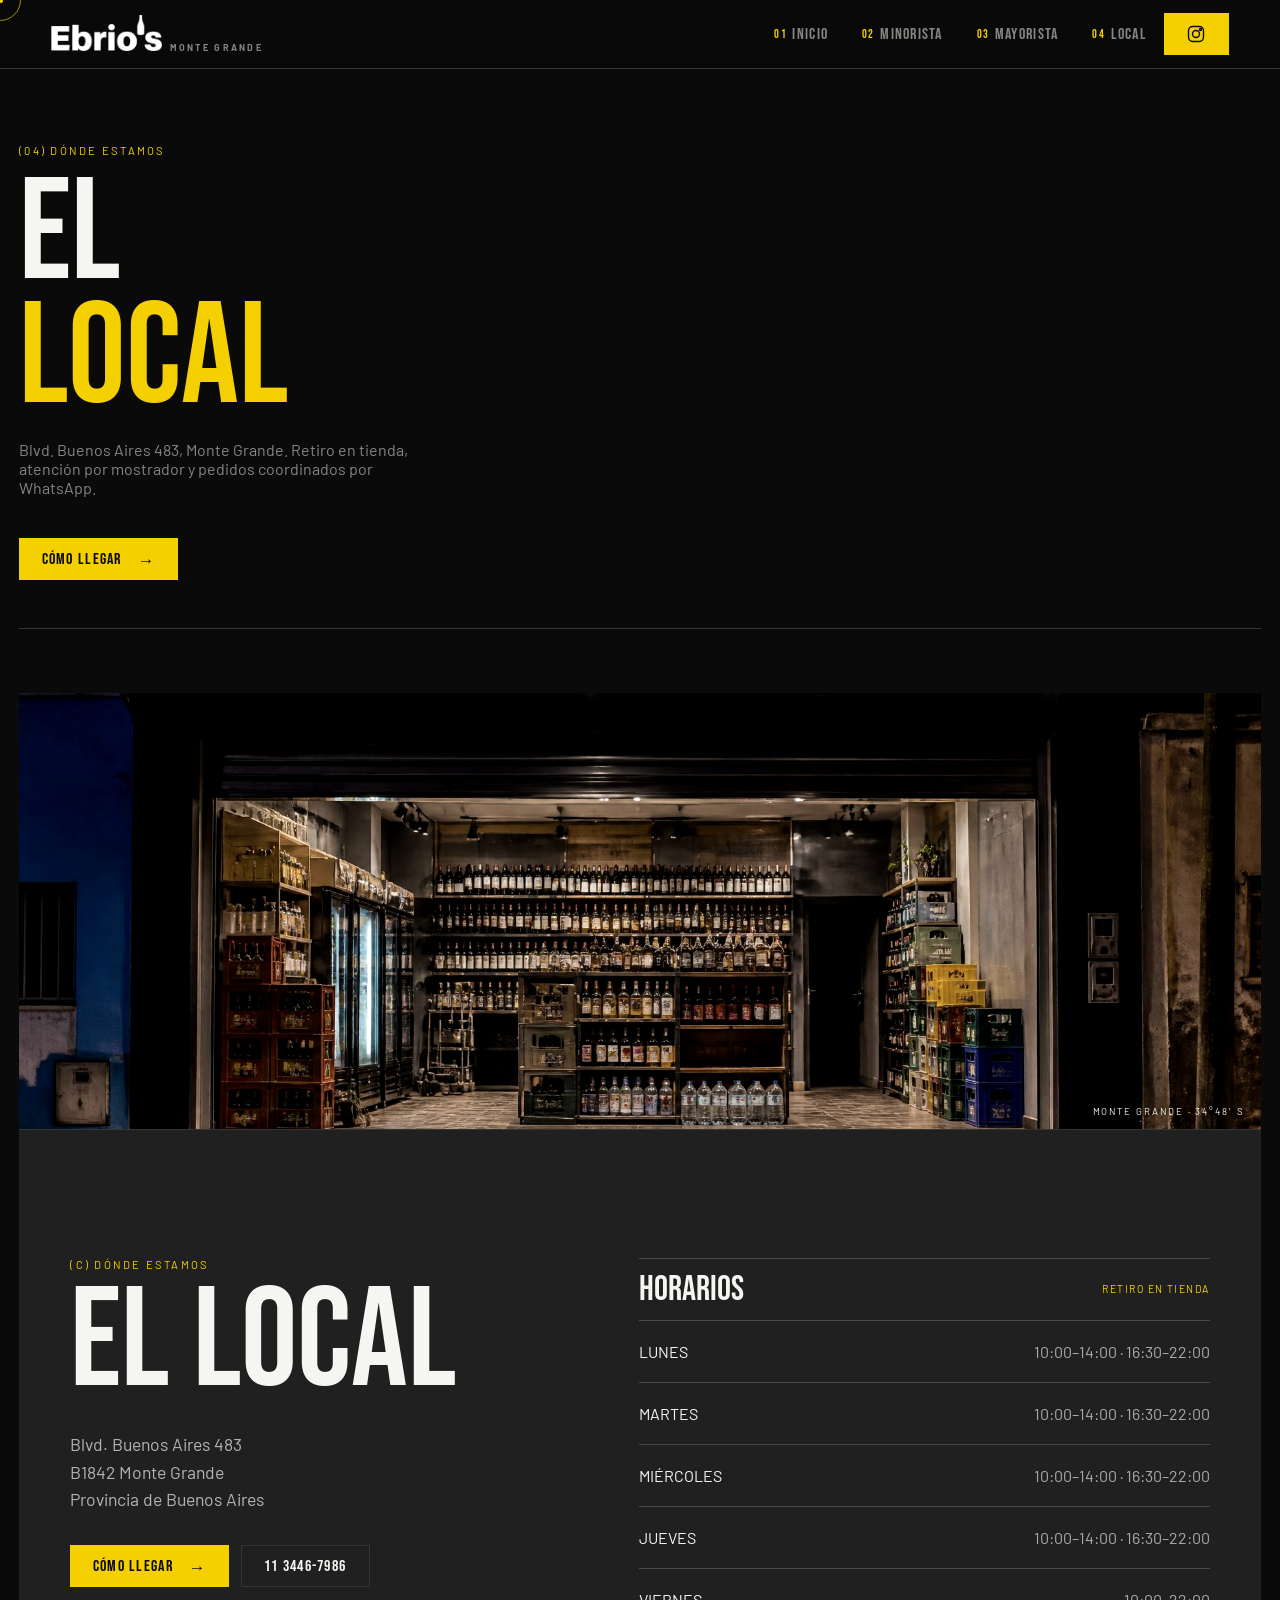
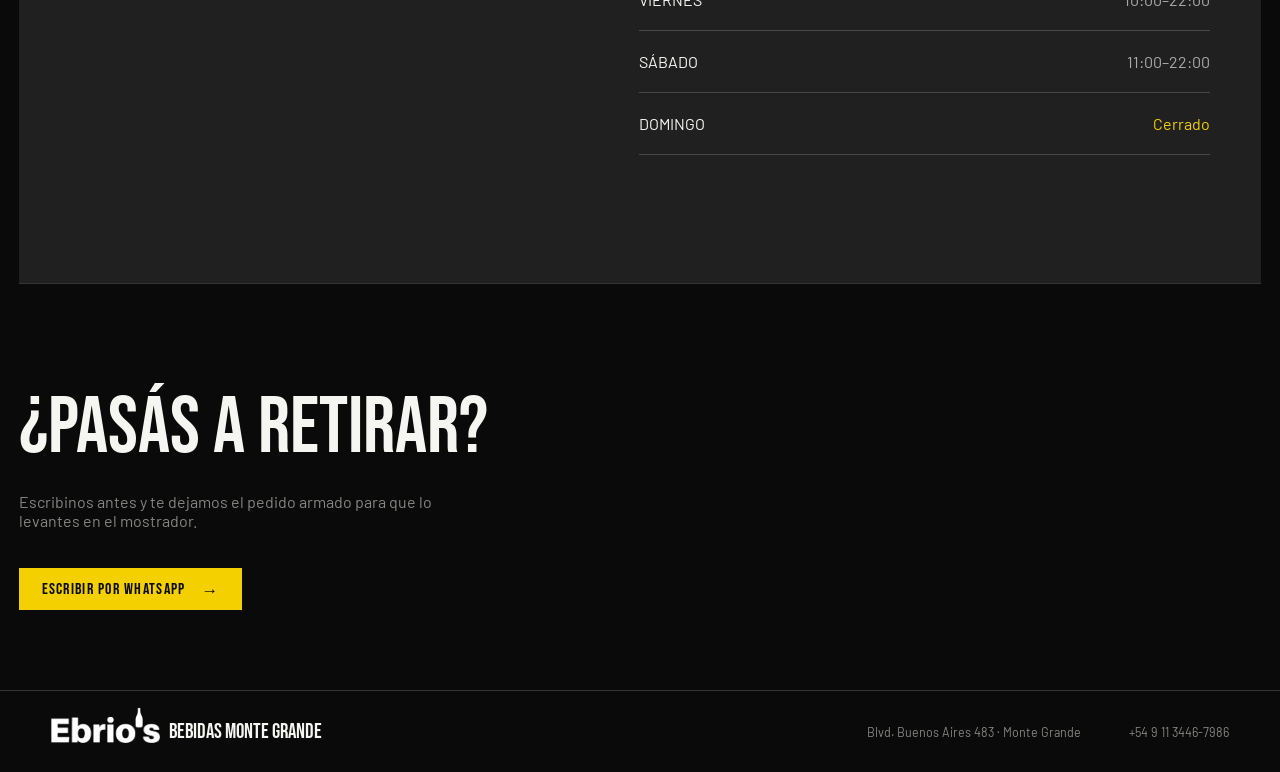
==== commit aa44583a: "ebrios" ====
--- a/local.html
+++ b/local.html
@@ -1,164 +1,147 @@
 <!doctype html>
 <html lang="es-AR">
-
-<head>
-  <meta charset="utf-8">
-  <meta name="viewport" content="width=device-width, initial-scale=1">
-  <title>Local — Ebrios Bebidas Monte Grande</title>
-  <meta name="description"
-    content="Dirección, horarios y contacto del local de Ebrios Bebidas en Monte Grande, con retiro en tienda.">
-  <meta name="author" content="Ebrios Bebidas">
-  <meta property="og:title" content="Local — Ebrios Bebidas Monte Grande">
-  <meta property="og:description"
-    content="Dirección, horarios y contacto del local de Ebrios Bebidas en Monte Grande, con retiro en tienda.">
-  <meta property="og:type" content="website">
-  <meta name="twitter:card" content="summary_large_image">
-  <link rel="icon" href="favicon.png" type="image/png">
-  <link rel="preconnect" href="https://fonts.googleapis.com">
-  <link rel="preconnect" href="https://fonts.gstatic.com" crossorigin>
-  <link rel="stylesheet"
-    href="https://fonts.googleapis.com/css2?family=Barlow:wght@400;500;600;700&family=Bebas+Neue&display=swap">
-  <link rel="stylesheet" href="estilos.css">
-</head>
-
-<body>
-  <div class="sitio">
-    <div class="progreso"></div>
-    <div class="aro"></div>
-    <div class="punto"></div>
-    <header class="cabeza">
-      <a class="marca" href="index.html"><img class="logo" src="imagenes/logo-ebrios.png" alt="Ebrio's"><span>MONTE
-          GRANDE</span></a>
-      <nav class="nav" aria-label="Navegación principal">
-        <a href="index.html"><i>01</i> INICIO</a>
-        <a href="minorista.html"><i>02</i> MINORISTA</a>
-        <a href="mayorista.html"><i>03</i> MAYORISTA</a>
-        <a href="local.html"><i>04</i> LOCAL</a>
-      </nav>
-      <a class="llamar" href="https://www.instagram.com/ebriosbebidas/?hl=es" target="_blank" rel="noreferrer"
-        aria-label="Instagram"><svg class="ig" viewBox="0 0 24 24" aria-hidden="true">
-          <rect x="3" y="3" width="18" height="18" rx="5" />
-          <circle cx="12" cy="12" r="4.2" />
-          <circle cx="17.4" cy="6.6" r="1.2" />
-        </svg></a>
-      <button class="menu" type="button" aria-label="Abrir menú" aria-expanded="false">
-        <span></span>
-        <span></span>
-      </button>
-    </header>
-    <aside class="panel" aria-hidden="true">
-      <nav>
-        <a href="index.html"><small>01</small>Inicio<span class="flecha" aria-hidden="true"></span></a>
-        <a href="minorista.html"><small>02</small>Minorista<span class="flecha" aria-hidden="true"></span></a>
-        <a href="mayorista.html"><small>03</small>Mayorista<span class="flecha" aria-hidden="true"></span></a>
-        <a href="local.html"><small>04</small>Local<span class="flecha" aria-hidden="true"></span></a>
-      </nav>
-      <p>BLVD. BUENOS AIRES 483 · MONTE GRANDE</p>
-    </aside>
-    <main class="hoja">
-      <section class="tapa" data-ver>
-        <p class="sobre">(04) DÓNDE ESTAMOS</p>
-        <h1>
-          EL
-          <br>
-          <em>LOCAL</em>
-        </h1>
-        <p class="bajada">Blvd. Buenos Aires 483, Monte Grande. Retiro en tienda, atención por mostrador y pedidos
-          coordinados por WhatsApp.</p>
-        <a class="accion" href="https://maps.google.com/?q=Blvd+Buenos+Aires+483+Monte+Grande" target="_blank"
-          rel="noreferrer">CÓMO LLEGAR <span class="flecha" aria-hidden="true"></span></a>
-      </section>
-      <div class="escena" data-ver>
-        <img src="imagenes/local-ebrios.jpg" alt="Local de bebidas abierto de noche" width="1920" height="1088">
-        <div class="persiana" aria-hidden="true">
+  <head>
+    <meta charset="utf-8">
+    <meta name="viewport" content="width=device-width, initial-scale=1">
+    <title>Local — Ebrios Bebidas Monte Grande</title>
+    <meta name="description" content="Dirección, horarios y contacto del local de Ebrios Bebidas en Monte Grande, con retiro en tienda.">
+    <meta name="author" content="Ebrios Bebidas">
+    <meta property="og:title" content="Local — Ebrios Bebidas Monte Grande">
+    <meta property="og:description" content="Dirección, horarios y contacto del local de Ebrios Bebidas en Monte Grande, con retiro en tienda.">
+    <meta property="og:type" content="website">
+    <meta name="twitter:card" content="summary_large_image">
+    <link rel="icon" href="favicon.png" type="image/png">
+    <link rel="preconnect" href="https://fonts.googleapis.com">
+    <link rel="preconnect" href="https://fonts.gstatic.com" crossorigin>
+    <link rel="stylesheet" href="https://fonts.googleapis.com/css2?family=Barlow:wght@400;500;600;700&family=Bebas+Neue&display=swap">
+    <link rel="stylesheet" href="estilos.css">
+  </head>
+  <body>
+    <div class="page">
+      <div class="progreso"></div>
+      <div class="cursor-aro"></div>
+      <div class="cursor-punto"></div>
+      <header class="header">
+        <a class="marca" href="index.html"><img class="logo" src="imagenes/logo-ebrios.png" alt="Ebrio's"><span>MONTE GRANDE</span></a>
+        <nav class="nav" aria-label="Navegación principal">
+          <a href="index.html"><i>01</i> INICIO</a>
+          <a href="minorista.html"><i>02</i> MINORISTA</a>
+          <a href="mayorista.html"><i>03</i> MAYORISTA</a>
+          <a href="local.html"><i>04</i> LOCAL</a>
+        </nav>
+        <a class="boton-instagram" href="https://www.instagram.com/ebriosbebidas/?hl=es" target="_blank" rel="noreferrer" aria-label="Instagram"><svg class="ig" viewBox="0 0 24 24" aria-hidden="true"><rect x="3" y="3" width="18" height="18" rx="5"/><circle cx="12" cy="12" r="4.2"/><circle cx="17.4" cy="6.6" r="1.2"/></svg></a>
+        <button class="menu-toggle" type="button" aria-label="Abrir menú" aria-expanded="false">
           <span></span>
           <span></span>
-          <span></span>
-          <span></span>
-          <span></span>
-          <span></span>
-          <span></span>
-          <span></span>
-          <span></span>
-          <span></span>
-          <span></span>
-          <span></span>
-          <span></span>
-          <span></span>
+        </button>
+      </header>
+      <aside class="menu-panel" aria-hidden="true">
+        <nav>
+          <a href="index.html"><small>01</small>Inicio<span class="flecha" aria-hidden="true"></span></a>
+          <a href="minorista.html"><small>02</small>Minorista<span class="flecha" aria-hidden="true"></span></a>
+          <a href="mayorista.html"><small>03</small>Mayorista<span class="flecha" aria-hidden="true"></span></a>
+          <a href="local.html"><small>04</small>Local<span class="flecha" aria-hidden="true"></span></a>
+        </nav>
+        <p>BLVD. BUENOS AIRES 483 · MONTE GRANDE</p>
+      </aside>
+      <main class="main">
+        <section class="page-header" data-ver>
+          <p class="overline">(04) DÓNDE ESTAMOS</p>
+          <h1>
+            EL
+            <br>
+            <em>LOCAL</em>
+          </h1>
+          <p class="subtitle">Blvd. Buenos Aires 483, Monte Grande. Retiro en tienda, atención por mostrador y pedidos coordinados por WhatsApp.</p>
+          <a class="boton-principal" href="https://maps.google.com/?q=Blvd+Buenos+Aires+483+Monte+Grande" target="_blank" rel="noreferrer">CÓMO LLEGAR <span class="flecha" aria-hidden="true"></span></a>
+        </section>
+        <div class="bloque-imagen" data-ver>
+          <img src="imagenes/local-ebrios.jpg" alt="Local de bebidas abierto de noche" width="1920" height="1088">
+          <div class="persiana" aria-hidden="true">
+            <span></span>
+            <span></span>
+            <span></span>
+            <span></span>
+            <span></span>
+            <span></span>
+            <span></span>
+            <span></span>
+            <span></span>
+            <span></span>
+            <span></span>
+            <span></span>
+            <span></span>
+            <span></span>
+          </div>
+          <p>
+            MONTE GRANDE
+            <b>·</b>
+            34°48′S
+          </p>
         </div>
-        <p>
-          MONTE GRANDE
-          <b>·</b>
-          34°48′S
-        </p>
-      </div>
-      <section id="local" class="local">
-        <div class="datos" data-ver>
-          <p class="sobre">(C) DÓNDE ESTAMOS</p>
-          <h2>EL LOCAL</h2>
-          <address>
-            Blvd. Buenos Aires 483
-            <br>
-            B1842 Monte Grande
-            <br>
-            Provincia de Buenos Aires
-          </address>
-          <div class="acciones">
-            <a class="accion" href="https://maps.google.com/?q=Blvd+Buenos+Aires+483+Monte+Grande" target="_blank"
-              rel="noreferrer">CÓMO LLEGAR <span class="flecha" aria-hidden="true"></span></a>
-            <a class="borde" href="tel:+5491134467986">11 3446-7986</a>
+        <section id="local" class="local">
+          <div class="bloque-ubicacion" data-ver>
+            <p class="overline">(C) DÓNDE ESTAMOS</p>
+            <h2>EL LOCAL</h2>
+            <address>
+              Blvd. Buenos Aires 483
+              <br>
+              B1842 Monte Grande
+              <br>
+              Provincia de Buenos Aires
+            </address>
+            <div class="acciones">
+              <a class="boton-principal" href="https://maps.google.com/?q=Blvd+Buenos+Aires+483+Monte+Grande" target="_blank" rel="noreferrer">CÓMO LLEGAR <span class="flecha" aria-hidden="true"></span></a>
+              <a class="boton-secundario" href="tel:+5491134467986">11 3446-7986</a>
+            </div>
           </div>
-        </div>
-        <div class="horarios" data-ver>
-          <div class="hora-top">
-            <h3>HORARIOS</h3>
-            <span>RETIRO EN TIENDA</span>
+          <div class="horarios" data-ver>
+            <div class="horario-encabezado">
+              <h3>HORARIOS</h3>
+              <span>RETIRO EN TIENDA</span>
+            </div>
+            <div>
+              <span>Lunes</span>
+              <time>10:00–14:00 · 16:30–22:00</time>
+            </div>
+            <div>
+              <span>Martes</span>
+              <time>10:00–14:00 · 16:30–22:00</time>
+            </div>
+            <div>
+              <span>Miércoles</span>
+              <time>10:00–14:00 · 16:30–22:00</time>
+            </div>
+            <div>
+              <span>Jueves</span>
+              <time>10:00–14:00 · 16:30–22:00</time>
+            </div>
+            <div>
+              <span>Viernes</span>
+              <time>10:00–22:00</time>
+            </div>
+            <div>
+              <span>Sábado</span>
+              <time>11:00–22:00</time>
+            </div>
+            <div class="cerrado">
+              <span>Domingo</span>
+              <time>Cerrado</time>
+            </div>
           </div>
-          <div>
-            <span>Lunes</span>
-            <time>10:00–14:00 · 16:30–22:00</time>
-          </div>
-          <div>
-            <span>Martes</span>
-            <time>10:00–14:00 · 16:30–22:00</time>
-          </div>
-          <div>
-            <span>Miércoles</span>
-            <time>10:00–14:00 · 16:30–22:00</time>
-          </div>
-          <div>
-            <span>Jueves</span>
-            <time>10:00–14:00 · 16:30–22:00</time>
-          </div>
-          <div>
-            <span>Viernes</span>
-            <time>10:00–22:00</time>
-          </div>
-          <div>
-            <span>Sábado</span>
-            <time>11:00–22:00</time>
-          </div>
-          <div class="cerrado">
-            <span>Domingo</span>
-            <time>Cerrado</time>
-          </div>
-        </div>
-      </section>
-      <section class="cierre" data-ver>
-        <h2>¿PASÁS A RETIRAR?</h2>
-        <p>Escribinos antes y te dejamos el pedido armado para que lo levantes en el mostrador.</p>
-        <a class="accion"
-          href="https://api.whatsapp.com/send?phone=541134467986&amp;text=Hola%20Ebrios!%20Quiero%20mas%20informacion%20de%20precios%20minoristas%20para%20hacer%20un%20pedido."
-          target="_blank" rel="noreferrer">ESCRIBIR POR WHATSAPP <span class="flecha" aria-hidden="true"></span></a>
-      </section>
-    </main>
-    <footer>
-      <strong><img class="logo" src="imagenes/logo-ebrios.png" alt="Ebrio's"><span>BEBIDAS MONTE GRANDE</span></strong>
-      <address>Blvd. Buenos Aires 483 · Monte Grande</address>
-      <a href="tel:+5491134467986">+54 9 11 3446-7986</a>
-    </footer>
-  </div>
-  <script src="guion.js"></script>
-</body>
-
-</html>+        </section>
+        <section class="bloque-final" data-ver>
+          <h2>¿PASÁS A RETIRAR?</h2>
+          <p>Escribinos antes y te dejamos el pedido armado para que lo levantes en el mostrador.</p>
+          <a class="boton-principal" href="https://api.whatsapp.com/send?phone=541134467986&amp;text=Hola%20Ebrios!%20Quiero%20mas%20informacion%20de%20precios%20minoristas%20para%20hacer%20un%20pedido." target="_blank" rel="noreferrer">ESCRIBIR POR WHATSAPP <span class="flecha" aria-hidden="true"></span></a>
+        </section>
+      </main>
+      <footer>
+        <strong><img class="logo" src="imagenes/logo-ebrios.png" alt="Ebrio's"><span>BEBIDAS MONTE GRANDE</span></strong>
+        <address>Blvd. Buenos Aires 483 · Monte Grande</address>
+        <a href="tel:+5491134467986">+54 9 11 3446-7986</a>
+      </footer>
+    </div>
+    <script src="guion.js"></script>
+  </body>
+</html>
--- a/estilos.css
+++ b/estilos.css
@@ -1,1268 +1,1797 @@
-
-:root { 
-  --fondo: #0a0a0a; 
-  --carbon: #202020; 
-  --amarillo: #f4d000; 
-  --texto: #f5f5f2; 
-  --gris: #858582; 
-  --linea: #343432; 
-  --avance: 0%; 
-  --sube: 0px; 
-  --mx: 50vw; 
-  --my: 50vh; 
-}
-* { 
-box-sizing: border-box; 
-}
-
-html { 
-  scroll-behavior: smooth; 
-  background: var(--fondo); 
-}
-body { 
-  margin: 0; 
-  background: var(--fondo); 
-  color: var(--texto); 
-  font-family: "Barlow", sans-serif; 
-  overflow-x: hidden; 
-}
-a { 
-  color: inherit; 
-  text-decoration: none; 
-}
-button { 
-  color: inherit; 
-  font: inherit; 
-}
-svg { 
-  width: 1.1em; 
-  fill: none; 
-  stroke: currentColor; 
-  stroke-width: 1.7; 
-}
-::selection { 
-  color: var(--fondo); 
-  background: var(--amarillo); 
-}
-.sitio { 
-  min-height: 100vh; 
-  overflow: clip; 
-}
-.progreso { 
-  position: fixed; 
-  inset: 0 auto auto 0; 
-  z-index: 100; 
-  width: var(--avance); 
-  height: 3px; 
-  background: var(--amarillo); 
-  box-shadow: 0 0 18px color-mix(in oklab,var(--amarillo) 55%,transparent); 
-}
-.cabeza { 
-  position: fixed; 
-  inset: 0 0 auto; 
-  z-index: 60; 
-  display: grid; 
-  grid-template-columns: minmax(0,1fr) auto auto; 
-  align-items: center; 
-  min-height: 68px; 
-  padding: 0 clamp(1.2rem,4vw,4rem); 
-  border-bottom: 1px solid var(--linea); 
-  background: color-mix(in oklab,var(--fondo) 88%,transparent); 
-  backdrop-filter: blur(14px); 
-}
-.marca { 
-  display: flex; 
-  min-width: 0; 
-  align-items: baseline; 
-  gap: .5rem; 
-}
-.marca>.logo { 
-  width:6.9rem; 
-  height:auto; 
-  filter:brightness(0) invert(1); 
-}
-.marca>span:last-child { 
-  color: var(--gris); 
-  font-size: .57rem; 
-  font-weight: 700; 
-  letter-spacing: .25em; 
-}
-.logo { 
-  display:block; 
-  object-fit:contain; 
-}
-.nav { 
-  display: flex; 
-  height: 68px; 
-  align-items: center; 
-}
-.nav a { 
-  display: flex; 
-  height: 100%; 
-  align-items: center; 
-  gap: .35rem; 
-  padding: 0 1rem; 
-  border-left: 1px solid transparent; 
-  border-right: 1px solid transparent; 
-  color: var(--gris); font-family: "Bebas Neue"; 
-  letter-spacing: .08em; 
-  transition: color .25s,border-color .25s,background .25s; 
-}
-.nav a:hover { 
-  color: var(--texto); 
-  border-color: var(--linea); 
-  background: var(--carbon); 
-}
-.nav i { 
-  color: var(--amarillo); 
-  font-style: normal; 
-  font-size: .72rem; 
-}
-.llamar,.accion,.borde { 
-  display: inline-flex; 
-  align-items: center; 
-  justify-content: center; 
-  gap: 1rem; 
-  min-height: 42px; 
-  padding: 0 1.4rem; 
-  font-family: "Bebas Neue"; 
-  font-size: 1rem; 
-  letter-spacing: .08em; 
-}
-.llamar,.accion { 
-  color: var(--fondo); 
-  background: var(--amarillo); 
-  transition: background .25s,transform .25s; 
-}
-.llamar:hover,.accion:hover { 
-  background: var(--texto); 
-  transform: translateY(-2px); 
-}
-.borde { 
-  border: 1px solid var(--linea); 
-  transition: border-color .25s,color .25s; 
-}
-.borde:hover { 
-  border-color: var(--amarillo); 
-  color: var(--amarillo); 
-}
-.ig { 
-  width:20px; 
-  height:20px; 
-  fill:none; 
-  stroke:currentColor; 
-  stroke-width:1.7; 
-}
-.llamar .ig { 
-  stroke:var(--fondo); 
-}
-
-.menu { 
-  display: none; 
-  width: 48px; 
-  height: 48px; 
-  border: 0; 
-  background: none; 
-  cursor: pointer; 
-}
-.menu span {
-  display: block; 
-  width: 23px; 
-  height: 1px; 
-  margin: 6px auto; 
-  background: var(--texto); 
-  transition: transform .3s; 
-}
-.menu.abierto span:first-child { 
-  transform: translateY(3.5px) rotate(45deg); 
-}
-.menu.abierto span:last-child { 
-  transform: translateY(-3.5px) rotate(-45deg); 
-}
-.panel { 
-  position: fixed; 
-  inset: 68px 0 0; 
-  z-index: 55; 
-  display: grid; 
-  align-content: space-between; 
-  padding: 7vh 5vw 3rem; 
-  background: var(--amarillo); 
-  color: var(--fondo); 
-  clip-path: inset(0 0 100% 0); 
-  transition: clip-path .6s cubic-bezier(.16,1,.3,1); 
-}
-.panel.abierto { 
-  clip-path: inset(0); 
-}
-.panel nav { 
-  display: grid; 
-}
-.panel nav a { 
-  display: grid; 
-  grid-template-columns: 3rem 1fr auto; 
-  align-items: center; 
-  border-bottom: 1px solid color-mix(in oklab,var(--fondo) 35%,transparent); 
-  font-family: "Bebas Neue"; 
-  font-size: clamp(3rem,10vw,7rem); 
-  line-height: 1.1; 
-}
-.panel small { 
-  font-family: "Barlow"; 
-  font-size: .7rem; 
-}
-  .panel p { 
-    font-weight: 700; 
-    font-size: .75rem; 
-    letter-spacing: .12em; 
-  }
-.portada { 
-  position: relative; 
-  min-height: 100svh; 
-  padding: clamp(8rem,16vh,12rem) clamp(1.2rem,4vw,4rem) 2rem; 
-  isolation: isolate; 
-}
-.haz { 
-  position: absolute; 
-  z-index: -1; 
-  top: -18%; 
-  left: 58%; 
-  width: 8vw; 
-  height: 105%; 
-  background: var(--amarillo); 
-  opacity: .42; transform: rotate(24deg) translateY(var(--sube)); 
-  transform-origin: center; 
-  overflow: hidden; 
-}
-.cinta { 
-  position:absolute; 
-  top:0; 
-  left:0; 
-  width:100%; 
-  display:flex; 
-  flex-direction:column; 
-  align-items:center; 
-  animation: correr 150s linear infinite; 
-  will-change:transform; 
-}
-.cinta span { 
-  display:flex; 
-  flex-direction:column; 
-  align-items:center; 
-  font-family:"Bebas Neue"; 
-  font-size:clamp(1.1rem,2.1vw,2.2rem); 
-  line-height:1; 
-  letter-spacing:.22em; 
-  color:#ff050500; }
-.cinta b { 
-  writing-mode:vertical-rl; 
-  transform:rotate(180deg); 
-  font-weight:400; 
-  padding:.55em 0; 
-  color:rgb(255, 255, 255);}
-.cinta i { 
-  writing-mode:vertical-rl; 
-  transform:rotate(180deg); 
-  font-style:normal; 
-  padding:.35em 0; 
-  opacity:.5; 
-}
-@keyframes 
- correr 
-{ 
-  from { 
-  transform: translateY(-50%); 
-}
- to { 
-  transform: translateY(0); 
-} 
-}
-
-.portada::after { 
-  content:""; 
-  position:absolute; 
-  z-index:-2; 
-  inset:0; 
-  background: radial-gradient(circle 340px at var(--mx) 
-  var(--my), 
-  color-mix(in oklab,
-  var(--amarillo) 9%,transparent), 
-  transparent 70%); 
-}
-.etiqueta { 
-  display: inline-flex; 
-  align-items: center; 
-  gap: .6rem; 
-  margin: 0 0 1rem; 
-  padding: .4rem .65rem; 
-  border: 1px solid var(--linea); 
-  color: var(--gris); 
-  font-size: .63rem; 
-  font-weight: 700; 
-  letter-spacing: .15em; 
-}
-.etiqueta span { 
-  width: 5px; 
-  height: 5px; 
-  background: var(--amarillo); 
-}
-.titulo { 
-  overflow: hidden; 
-}
-.titulo h1 { 
-  margin: 0; 
-  font-family: "Bebas Neue"; 
-  font-size: clamp(5rem,14vw,13.5rem); 
-  font-weight: 400; line-height: .72; 
-  letter-spacing: 0; 
-}
-.titulo h1>.nombre { 
-  display:block; 
-  width:3.05em; 
-  height:.76em; 
-  animation:subir 1s cubic-bezier(.16,1,.3,1) both; 
-  }
-  .titulo .nombre>.logo { 
-  width:100%; 
-  height:100%; 
-  object-fit:contain; 
-  object-position:left center; 
-  filter:brightness(0) invert(1); 
-  }
-  .titulo h1>span+span { 
-  display:flex; 
-  align-items:center; 
-  gap: .08em; 
-  animation:subir 1s .12s cubic-bezier(.16,1,.3,1) both; 
-  font-size: .54em; 
-  }
-  .titulo b { 
-  padding: .12em .1em .04em; 
-  color: var(--fondo); 
-  background: var(--amarillo); 
-  font-weight: 400; 
-  }
-  .titulo em {
-  color: #646462; 
-  font-style: normal; 
+:root {
+  --fondo: #0a0a0a;
+  --carbon: #202020;
+  --amarillo: #f4d000;
+  --texto: #f5f5f2;
+  --gris: #858582;
+  --linea: #343432;
+  --avance: 0%;
+  --sube: 0px;
+  --mx: 50vw;
+  --my: 50vh;
+  --flujo-inicio: 0px;
+}
+
+* {
+  box-sizing: border-box;
+}
+
+html {
+  scroll-behavior: smooth;
+  background: var(--fondo);
+}
+
+body {
+  margin: 0;
+  background: var(--fondo);
+  color: var(--texto);
+  font-family: "Barlow", sans-serif;
+  overflow-x: hidden;
+}
+
+a {
+  color: inherit;
+  text-decoration: none;
+}
+
+button {
+  color: inherit;
+  font: inherit;
+}
+
+svg {
+  width: 1.1em;
+  fill: none;
+  stroke: currentColor;
+  stroke-width: 1.7;
+}
+
+::selection {
+  color: var(--fondo);
+  background: var(--amarillo);
+}
+
+.page {
+  min-height: 100vh;
+  overflow: clip;
+}
+
+.progreso {
+  position: fixed;
+  inset: 0 auto auto 0;
+  z-index: 100;
+  width: var(--avance);
+  height: 3px;
+  background: var(--amarillo);
+  box-shadow: 0 0 18px color-mix(in oklab,var(--amarillo) 55%,transparent);
+}
+
+.header {
+  position: fixed;
+  inset: 0 0 auto;
+  z-index: 60;
+  display: grid;
+  grid-template-columns: minmax(0,1fr) auto auto;
+  align-items: center;
+  min-height: 68px;
+  padding: 0 clamp(1.2rem,4vw,4rem);
+  border-bottom: 1px solid var(--linea);
+  background: color-mix(in oklab,var(--fondo) 88%,transparent);
+  backdrop-filter: blur(14px);
+}
+
+.marca {
+  display: flex;
+  min-width: 0;
+  align-items: baseline;
+  gap: .5rem;
+}
+
+.marca>.logo {
+  width: 6.9rem;
+  height: auto;
+  filter: brightness(0) invert(1);
+}
+
+.marca>span:last-child {
+  color: var(--gris);
+  font-size: .57rem;
+  font-weight: 700;
+  letter-spacing: .25em;
+}
+
+.logo {
+  display: block;
+  object-fit: contain;
+}
+
+.nav {
+  display: flex;
+  height: 68px;
+  align-items: center;
+}
+
+.nav a {
+  display: flex;
+  height: 100%;
+  align-items: center;
+  gap: .35rem;
+  padding: 0 1rem;
+  border-left: 1px solid transparent;
+  border-right: 1px solid transparent;
+  color: var(--gris);
+  font-family: "Bebas Neue";
+  letter-spacing: .08em;
+  transition: color .25s,border-color .25s,background .25s;
+}
+
+.nav a:hover {
+  color: var(--texto);
+  border-color: var(--linea);
+  background: var(--carbon);
+}
+
+.nav i {
+  color: var(--amarillo);
+  font-style: normal;
+  font-size: .72rem;
+}
+
+.boton-instagram, .boton-principal, .boton-secundario {
+  display: inline-flex;
+  align-items: center;
+  justify-content: center;
+  gap: 1rem;
+  min-height: 42px;
+  padding: 0 1.4rem;
+  font-family: "Bebas Neue";
+  font-size: 1rem;
+  letter-spacing: .08em;
+}
+
+.boton-instagram, .boton-principal {
+  color: var(--fondo);
+  background: var(--amarillo);
+  transition: background .25s,transform .25s;
+}
+
+.boton-instagram:hover, .boton-principal:hover {
+  background: var(--texto);
+  transform: translateY(-2px);
+}
+
+.boton-secundario {
+  border: 1px solid var(--linea);
+  transition: border-color .25s,color .25s;
+}
+
+.boton-secundario:hover {
+  border-color: var(--amarillo);
+  color: var(--amarillo);
+}
+
+.ig {
+  width: 20px;
+  height: 20px;
+  fill: none;
+  stroke: currentColor;
+  stroke-width: 1.7;
+}
+
+.boton-instagram .ig {
+  stroke: var(--fondo);
+}
+
+.menu-toggle {
+  display: none;
+  width: 48px;
+  height: 48px;
+  border: 0;
+  background: none;
+  cursor: pointer;
+}
+
+.menu-toggle span {
+  display: block;
+  width: 23px;
+  height: 1px;
+  margin: 6px auto;
+  background: var(--texto);
+  transition: transform .3s;
+}
+
+.menu-toggle.abierto span:first-child {
+  transform: translateY(3.5px) rotate(45deg);
+}
+
+.menu-toggle.abierto span:last-child {
+  transform: translateY(-3.5px) rotate(-45deg);
+}
+
+.menu-panel {
+  position: fixed;
+  inset: 68px 0 0;
+  z-index: 55;
+  display: grid;
+  align-content: space-between;
+  padding: 7vh 5vw 3rem;
+  background: var(--amarillo);
+  color: var(--fondo);
+  clip-path: inset(0 0 100% 0);
+  transition: clip-path .6s cubic-bezier(.16,1,.3,1);
+}
+
+.menu-panel.abierto {
+  clip-path: inset(0);
+}
+
+.menu-panel nav {
+  display: grid;
+}
+
+.menu-panel nav a {
+  display: grid;
+  grid-template-columns: 3rem 1fr auto;
+  align-items: center;
+  border-bottom: 1px solid color-mix(in oklab,var(--fondo) 35%,transparent);
+  font-family: "Bebas Neue";
+  font-size: clamp(3rem,10vw,7rem);
+  line-height: 1.1;
+}
+
+.menu-panel small {
+  font-family: "Barlow";
+  font-size: .7rem;
+}
+
+.menu-panel p {
+  font-weight: 700;
+  font-size: .75rem;
+  letter-spacing: .12em;
+}
+
+.hero {
+  position: relative;
+  min-height: 100svh;
+  padding: clamp(8rem,16vh,12rem) clamp(1.2rem,4vw,4rem) 2rem;
+  isolation: isolate;
+}
+
+.franja-diagonal {
+  position: absolute;
+  z-index: -1;
+  top: 0;
+  right: 150px;
+  width: clamp(6rem, 11vw, 11rem);
+  height: 100%;
+  overflow: hidden;
+  pointer-events: none;
+}
+
+.letrero-corriendo {
+  position: absolute;
+  bottom: 0;
+  left: 0;
+  width: 100%;
+  display: flex;
+  flex-direction: column;
+  align-items: center;
+  animation: correr 90s linear infinite;
+  will-change: transform;
+}
+
+.letrero-corriendo span {
+  opacity: 0.2;
+  display: flex;
+  flex-direction: column;
+  align-items: center;
+  flex-shrink: 0;
+  font-family: "Bebas Neue", sans-serif;
+  font-size: 10rem;
+  line-height: .82;
+  letter-spacing: 0;
+  color: transparent;
+  -webkit-text-stroke: 2px #dcbf00;
+  text-stroke: 2px #dcbf00;
+}
+
+.letrero-corriendo b {
+  writing-mode: vertical-rl;
+  transform: rotate(180deg);
+  font-weight: 400;
+  padding: .16em 0;
+}
+
+.letrero-corriendo i {
+  writing-mode: vertical-rl;
+  transform: rotate(180deg);
+  font-style: normal;
+  padding: .1em 0;
+  color: #dcbf00;
+  -webkit-text-stroke: 0;
+  text-stroke: 0;
+  opacity: .7;
+}
+
+@keyframes correr {
+  from {
+    transform: translateY(50%);
+  }
+
+  to {
+    transform: translateY(0);
+  }
+}
+
+.hero::after {
+  content: "";
+  position: absolute;
+  z-index: -2;
+  inset: 0;
+  background: radial-gradient(circle 340px at var(--mx) var(--my), color-mix(in oklab,var(--amarillo) 9%,transparent), transparent 70%);
+}
+
+.etiqueta {
+  display: inline-flex;
+  align-items: center;
+  gap: .6rem;
+  margin: 0 0 1rem;
+  padding: .4rem .65rem;
+  border: 1px solid var(--linea);
+  color: var(--gris);
+  font-size: .63rem;
+  font-weight: 700;
+  letter-spacing: .15em;
+}
+
+.etiqueta span {
+  width: 5px;
+  height: 5px;
+  background: var(--amarillo);
+}
+
+.title {
+  overflow: hidden;
+}
+
+.title h1 {
+  margin: 0;
+  font-family: "Bebas Neue";
+  font-size: clamp(5rem,14vw,13.5rem);
+  font-weight: 400;
+  line-height: .72;
+  letter-spacing: 0;
+}
+
+.title h1>.nombre {
+  display: block;
+  width: 3.05em;
+  height: .76em;
+  animation: subir 1s cubic-bezier(.16,1,.3,1) both;
+}
+
+.title .nombre>.logo {
+  width: 100%;
+  height: 100%;
+  object-fit: contain;
+  object-position: left center;
+  filter: brightness(0) invert(1);
+}
+
+.title h1>span+span {
+  display: flex;
+  align-items: center;
+  gap: .08em;
+  animation: subir 1s .12s cubic-bezier(.16,1,.3,1) both;
+  font-size: .54em;
+}
+
+.title b {
+  padding: .12em .1em .04em;
+  color: var(--fondo);
+  background: var(--amarillo);
+  font-weight: 400;
+}
+
+.title em {
+  color: #646462;
+  font-style: normal;
   white-space: nowrap;
-  }
-.intro { 
-  display: grid; 
-  grid-template-columns: minmax(0,28rem) auto; 
-  align-items: end; 
-  justify-content: space-between; 
-  gap: 2rem; 
-  margin-top: 2.2rem; 
-}.intro p { 
-  margin: 0; 
-  color: #b4b4b0; 
-  line-height: 1.55; 
-}.acciones { 
-  display: flex; 
-  flex-wrap: wrap; 
-  gap: .7rem; 
-}
-.escena { 
-  position: relative; 
-  max-width: 94rem; 
-  height: clamp(240px,34vw,540px); 
-  margin: 4rem auto 0; 
-  overflow: hidden; 
-  background: var(--carbon); 
-}
-.escena img { 
-  border: 2px solid var(--amarillo);
-  width: 100%; 
-  height: 100%; 
-  object-fit: cover; 
-  filter: saturate(.72) contrast(1.07); 
-  transform: scale(1.06); 
-  transition: transform 1.6s cubic-bezier(.16,1,.3,1); 
-}
-.escena.visible img {
-  transform: scale(1); 
-}
-.escena p { 
-  position:absolute; 
-  right: 1rem; 
-  bottom: .7rem; 
-  z-index:3; 
-  margin:0; 
-  font-size:.6rem; 
-  letter-spacing:.2em; 
-}
-.escena p b { 
-  color:var(--amarillo); 
-}
-.persiana { 
-  position:absolute; 
-  inset:0; 
-  z-index:2; 
-  display:grid; 
-  grid-template-rows:repeat(14,1fr); 
-  pointer-events:none; 
-}
-.persiana span { 
-  display:block; 
-  background:var(--carbon); 
-  border-bottom:1px solid #090909; 
-  transform-origin:top; 
-  transition:transform .5s cubic-bezier(.7,0,.2,1); 
-}
-.escena.visible .persiana span { 
-  transform:scaleY(0); 
-}
-.escena.visible .persiana span:nth-child(2n){
-  transition-delay:.05s
-}
-.escena.visible .persiana span:nth-child(3n){
-  transition-delay:.11s
-}
-  .escena.visible .persiana span:nth-child(5n){
-    transition-delay:.17s
-}
-.universo,.venta,.pedido,.local { 
-  padding: clamp(5rem,10vw,10rem) clamp(1.2rem,4vw,4rem); 
-  border-top: 1px solid var(--linea); 
-  
-}
-.seccion { 
-  display:grid; 
-  grid-template-columns:1fr auto; 
-  align-items:end; gap:1rem; 
-  margin-bottom:3rem; 
-}
-.seccion p { 
-  grid-column:1/-1; 
-  margin:0; 
-  color:var(--gris); 
-  font-size:.7rem; 
-  letter-spacing:.18em; 
-}
-.seccion p span,.sobre { 
-  color:var(--amarillo); 
-}
-.seccion h2,.venta h2,.pedido h2,.local h2 { 
-  margin:0; 
-  font-family:"Bebas Neue"; 
-  font-size:clamp(4.5rem,11vw,10rem); 
-  font-weight:400; line-height:.8; 
-}
-.seccion small { 
-  color:var(--gris); 
-  text-transform:uppercase; 
-  letter-spacing:.12em; 
-}
-.categorias { 
-  display:grid; 
-  grid-template-columns:repeat(3,1fr); 
-  border-top:1px solid var(--linea); 
-  border-left:1px solid var(--linea); 
-}
-.categoria { 
-  position:relative; 
-  min-height:230px; 
-  padding:1.6rem; 
-  border-right:1px solid var(--linea); 
-  border-bottom:1px solid var(--linea); 
-  overflow:hidden; 
-  transition:color .35s,background .35s; 
-}
-.categoria span { 
-  color:var(--gris); 
-  font-family:"Bebas Neue"; 
-  font-size:2rem; 
-}
-.categoria h3 { 
-  position:absolute; 
-  left:1.6rem; 
-  bottom:1rem; 
-  margin:0; 
-  font-family:"Bebas Neue"; 
-  font-size:clamp(2.3rem,4vw,4.5rem); 
-  font-weight:400; 
-  transition:transform .35s; 
-}
-.categoria svg { 
-  position:absolute; 
-  top:1.7rem; 
-  right:1.7rem; 
-  transform:rotate(-45deg); 
-  transition:transform .35s; 
-}
-.categoria:hover { 
-  color:var(--fondo); 
-  background:var(--amarillo); 
-}
-.categoria:hover span { 
-  color:var(--fondo); 
-}
-.categoria:hover h3 { 
-  transform:translateX(.5rem); 
-}
-.categoria:hover svg { 
-  transform:rotate(0); 
-}
-.venta { 
-  position:relative; 
-  min-height:760px; 
-  background:var(--carbon); 
-  overflow:hidden; 
-}
-.enorme { 
-  position:absolute; 
-  inset:auto auto -5vw -2vw; 
-  color:transparent; 
- -webkit-text-stroke:1px #3e3e3b; 
- font-family:"Bebas Neue"; 
- font-size:18vw; 
- line-height:.7; 
- white-space:nowrap; 
- transform:translateX(calc(var(--avance) * -.16)); 
-}
-.venta-int { 
-  position:relative; 
-  z-index:1; 
-  display:grid; 
-  grid-template-columns:.9fr 1.1fr; 
-  gap:8vw; 
-}
-.sobre { 
-  margin:0 0 1rem; 
-  font-size:.7rem; 
-  letter-spacing:.2em; 
-}
-.venta-int>div>p:last-child,.pedido-txt>p {
-  max-width:32rem; 
-  color:#aaa; 
-  font-size:1.05rem; 
-  line-height:1.6; 
-}
-.opciones { 
-  border-top:1px solid #444; 
-}
-.opciones a { 
-  display:grid; 
-  grid-template-columns:3rem 1fr auto; 
-  align-items:center; 
-  min-height:110px; 
-  border-bottom:1px solid #444; 
-  transition:padding .3s,color .3s; 
-}
-.opciones a:hover { 
-  padding-left:1rem; 
-  color:var(--amarillo); 
-}.opciones span { 
-  color:var(--gris); 
-  font-size:.7rem; 
-}
-.opciones b { 
-  font-family:"Bebas Neue"; 
-  font-size:clamp(2.2rem,4vw,4rem); 
-  font-weight:400; 
-}
-.pedido { 
-  display:grid; 
-  grid-template-columns:1.1fr .9fr; 
-  align-items:center; 
-  gap:clamp(2rem,7vw,8rem); 
-}
-.foto { 
-  border: 1px solid var(--amarillo);
-  position:relative; 
-  aspect-ratio:1; 
-  overflow:hidden; 
-}
-.foto img { 
-  width:100%; 
-  height:100%; 
-  object-fit:cover; 
-  transition:transform 1.2s cubic-bezier(.16,1,.3,1); 
-}
-.foto:hover img { 
-  transform:scale(1.035); 
-  
-}
-.foto::after { 
-  content:""; 
-  position:absolute; 
-  inset:0; 
-  border:1px solid var(--linea); 
-}
-.mira { 
-  position:absolute; 
-  inset:50% auto auto 50%; 
-  z-index:2; 
-  width:80px; 
-  height:80px; 
-  transform:translate(-50%,-50%); 
-  border:1px solid color-mix(in oklab,var(--amarillo) 60%,transparent); 
-  border-radius:50%; 
-  opacity:0; 
-  transition:opacity .3s,transform .4s; 
-}
-.foto:hover .mira { 
-  opacity:1; 
-  transform:translate(-50%,-50%) scale(1.25); 
-}
-.mira span { 
-  position:absolute; 
-  top:50%; 
-  left:20%; 
-  width:60%; 
-  height:1px; 
-  background:var(--amarillo); 
-}
-.mira span+span { 
-    transform:rotate(90deg); 
-  }
-  .pedido-txt .accion { 
-    margin-top:2rem; 
-  }
-.local { 
-  display:grid; 
-  grid-template-columns:.9fr 1.1fr; 
-  gap:8vw; 
-  background:var(--carbon); 
-}
-.datos address { 
-  margin:2rem 0; 
-  color:#b4b4b0; 
-  font-style:normal; 
-  font-size:1.1rem; 
-  line-height:1.55; 
-}
+}
+
+.intro {
+  display: grid;
+  grid-template-columns: minmax(0,28rem) auto;
+  align-items: end;
+  justify-content: space-between;
+  gap: 2rem;
+  margin-top: 2.2rem;
+}
+
+.intro p {
+  margin: 0;
+  color: #b4b4b0;
+  line-height: 1.55;
+}
+
+.acciones {
+  display: flex;
+  flex-wrap: wrap;
+  gap: .7rem;
+}
+
+.bloque-imagen {
+  position: relative;
+  max-width: 94rem;
+  height: clamp(240px,34vw,540px);
+  margin: 4rem auto 0;
+  overflow: hidden;
+  background: var(--carbon);
+}
+
+.bloque-imagen img {
+  width: 100%;
+  height: 100%;
+  object-fit: cover;
+  filter: saturate(.72) contrast(1.07);
+  transform: scale(1.06);
+  transition: transform 1.6s cubic-bezier(.16,1,.3,1);
+}
+
+.bloque-imagen.visible img {
+  transform: scale(1);
+}
+
+.bloque-imagen p {
+  position: absolute;
+  right: 1rem;
+  bottom: .7rem;
+  z-index: 3;
+  margin: 0;
+  font-size: .6rem;
+  letter-spacing: .2em;
+}
+
+.bloque-imagen p b {
+  color: var(--amarillo);
+}
+
+.persiana {
+  position: absolute;
+  inset: 0;
+  z-index: 2;
+  display: grid;
+  grid-template-rows: repeat(14,1fr);
+  pointer-events: none;
+}
+
+.persiana span {
+  display: block;
+  background: var(--carbon);
+  border-bottom: 1px solid #090909;
+  transform-origin: top;
+  transition: transform .5s cubic-bezier(.7,0,.2,1);
+}
+
+.bloque-imagen.visible .persiana span {
+  transform: scaleY(0);
+}
+
+.bloque-imagen.visible .persiana span:nth-child(2n) {
+  transition-delay: .05s;
+}
+
+.bloque-imagen.visible .persiana span:nth-child(3n) {
+  transition-delay: .11s;
+}
+
+.bloque-imagen.visible .persiana span:nth-child(5n) {
+  transition-delay: .17s;
+}
+
+.categorias-bebidas, .bloque-venta, .bloque-pedido, .local {
+  padding: clamp(5rem,10vw,10rem) clamp(1.2rem,4vw,4rem);
+  border-top: 1px solid var(--linea);
+}
+
+.section {
+  display: grid;
+  grid-template-columns: 1fr auto;
+  align-items: end;
+  gap: 1rem;
+  margin-bottom: 3rem;
+}
+
+.section p {
+  grid-column: 1/-1;
+  margin: 0;
+  color: var(--gris);
+  font-size: .7rem;
+  letter-spacing: .18em;
+}
+
+.section p span, .overline {
+  color: var(--amarillo);
+}
+
+.section h2, .bloque-venta h2, .bloque-pedido h2, .local h2 {
+  margin: 0;
+  font-family: "Bebas Neue";
+  font-size: clamp(4.5rem,11vw,10rem);
+  font-weight: 400;
+  line-height: .8;
+}
+
+.section small {
+  color: var(--gris);
+  text-transform: uppercase;
+  letter-spacing: .12em;
+}
+
+.categorias {
+  display: grid;
+  grid-template-columns: repeat(3,1fr);
+  border-top: 1px solid var(--linea);
+  border-left: 1px solid var(--linea);
+}
+
+.categoria {
+  position: relative;
+  min-height: 230px;
+  padding: 1.6rem;
+  border-right: 1px solid var(--linea);
+  border-bottom: 1px solid var(--linea);
+  overflow: hidden;
+  transition: color .35s,background .35s;
+}
+
+.categoria span {
+  color: var(--gris);
+  font-family: "Bebas Neue";
+  font-size: 2rem;
+}
+
+.categoria h3 {
+  position: absolute;
+  left: 1.6rem;
+  bottom: 1rem;
+  margin: 0;
+  font-family: "Bebas Neue";
+  font-size: clamp(2.3rem,4vw,4.5rem);
+  font-weight: 400;
+  transition: transform .35s;
+}
+
+.categoria .flecha {
+  position: absolute;
+  top: 1.7rem;
+  right: 1.7rem;
+  transform: rotate(-45deg);
+  transition: transform .35s;
+}
+
+.categoria:hover {
+  color: var(--fondo);
+  background: var(--amarillo);
+}
+
+.categoria:hover span {
+  color: var(--fondo);
+}
+
+.categoria:hover h3 {
+  transform: translateX(.5rem);
+}
+
+.categoria:hover .flecha {
+  transform: rotate(0);
+}
+
+.bloque-venta {
+  position: relative;
+  min-height: 760px;
+  background: var(--carbon);
+  overflow: hidden;
+}
+
+.titulo-gigante {
+  position: absolute;
+  inset: auto auto -5vw -2vw;
+  color: transparent;
+  -webkit-text-stroke: 1px #3e3e3b;
+  font-family: "Bebas Neue";
+  font-size: 18vw;
+  line-height: .7;
+  white-space: nowrap;
+  transform: translateX(calc(var(--avance) * -.16));
+}
+
+.bloque-venta-interno {
+  position: relative;
+  z-index: 1;
+  display: grid;
+  grid-template-columns: .9fr 1.1fr;
+  gap: 8vw;
+}
+
+.overline {
+  margin: 0 0 1rem;
+  font-size: .7rem;
+  letter-spacing: .2em;
+}
+
+.bloque-venta-interno>div>p:last-child, .bloque-pedido-texto>p {
+  max-width: 32rem;
+  color: #aaa;
+  font-size: 1.05rem;
+  line-height: 1.6;
+}
+
+.opciones {
+  border-top: 1px solid #444;
+}
+
+.opciones a {
+  display: grid;
+  grid-template-columns: 3rem 1fr auto;
+  align-items: center;
+  min-height: 110px;
+  border-bottom: 1px solid #444;
+  transition: padding .3s,color .3s;
+}
+
+.opciones a:hover {
+  padding-left: 1rem;
+  color: var(--amarillo);
+}
+
+.opciones span {
+  color: var(--gris);
+  font-size: .7rem;
+}
+
+.opciones b {
+  font-family: "Bebas Neue";
+  font-size: clamp(2.2rem,4vw,4rem);
+  font-weight: 400;
+}
+
+.bloque-pedido {
+  display: grid;
+  grid-template-columns: 1.1fr .9fr;
+  align-items: center;
+  gap: clamp(2rem,7vw,8rem);
+}
+
+.foto {
+  position: relative;
+  aspect-ratio: 1;
+  overflow: hidden;
+}
+
+.foto img {
+  width: 100%;
+  height: 100%;
+  object-fit: cover;
+  transition: transform 1.2s cubic-bezier(.16,1,.3,1);
+}
+
+.foto:hover img {
+  transform: scale(1.035);
+}
+
+.foto::after {
+  content: "";
+  position: absolute;
+  inset: 0;
+  border: 1px solid var(--linea);
+}
+
+.lupa {
+  position: absolute;
+  inset: 50% auto auto 50%;
+  z-index: 2;
+  width: 80px;
+  height: 80px;
+  transform: translate(-50%,-50%);
+  border: 1px solid color-mix(in oklab,var(--amarillo) 60%,transparent);
+  border-radius: 50%;
+  opacity: 0;
+  transition: opacity .3s,transform .4s;
+}
+
+.foto:hover .lupa {
+  opacity: 1;
+  transform: translate(-50%,-50%) scale(1.25);
+}
+
+.lupa span {
+  position: absolute;
+  top: 50%;
+  left: 20%;
+  width: 60%;
+  height: 1px;
+  background: var(--amarillo);
+}
+
+.lupa span+span {
+  transform: rotate(90deg);
+}
+
+.bloque-pedido-texto .boton-principal {
+  margin-top: 2rem;
+}
+
+.local {
+  display: grid;
+  grid-template-columns: .9fr 1.1fr;
+  gap: 8vw;
+  background: var(--carbon);
+}
+
+.bloque-ubicacion address {
+  margin: 2rem 0;
+  color: #b4b4b0;
+  font-style: normal;
+  font-size: 1.1rem;
+  line-height: 1.55;
+}
+
 .horarios {
-  border-top:1px solid #494946; 
-}
-.hora-top,.horarios>div:not(.hora-top) {
-  display:grid; 
-  grid-template-columns:minmax(0,1fr) auto; 
-  align-items:center; 
-  gap:1rem; 
-  min-height:62px; 
-  border-bottom:1px solid #494946; 
-}
-.hora-top h3 { 
-  margin:0; 
-  font-family:"Bebas Neue"; 
-  font-size:2.2rem; 
-  font-weight:400; 
-}
-.hora-top span { 
-  color:var(--amarillo); 
-  font-size:.65rem; 
-  letter-spacing:.14em; 
-}
-.horarios>div:not(.hora-top) span {
-   text-transform:uppercase; 
-}
-.horarios time { 
-  color:#aaa; 
-}
-.horarios .cerrado time { 
-  color:var(--amarillo); 
-}
-footer { 
-  display:grid; 
-  grid-template-columns:1fr auto auto; 
-  align-items:center; 
-  gap:3rem; 
-  min-height:82px; 
-  padding:1rem clamp(1.2rem,4vw,4rem); 
-  border-top:1px solid var(--linea); 
-  color:var(--gris); 
-  font-size:.78rem; 
-}
-footer strong { 
-  display:flex; 
-  align-items:center; 
-  gap:.55rem; 
-  color:var(--texto); 
-  font-family:"Bebas Neue"; 
-  font-size:1.3rem; 
-  font-weight:400; 
-}
+  border-top: 1px solid #494946;
+}
+
+.horario-encabezado, .horarios>div:not(.horario-encabezado) {
+  display: grid;
+  grid-template-columns: minmax(0,1fr) auto;
+  align-items: center;
+  gap: 1rem;
+  min-height: 62px;
+  border-bottom: 1px solid #494946;
+}
+
+.horario-encabezado h3 {
+  margin: 0;
+  font-family: "Bebas Neue";
+  font-size: 2.2rem;
+  font-weight: 400;
+}
+
+.horario-encabezado span {
+  color: var(--amarillo);
+  font-size: .65rem;
+  letter-spacing: .14em;
+}
+
+.horarios>div:not(.horario-encabezado) span {
+  text-transform: uppercase;
+}
+
+.horarios time {
+  color: #aaa;
+}
+
+.horarios .cerrado time {
+  color: var(--amarillo);
+}
+
+footer {
+  display: grid;
+  grid-template-columns: 1fr auto auto;
+  align-items: center;
+  gap: 3rem;
+  min-height: 82px;
+  padding: 1rem clamp(1.2rem,4vw,4rem);
+  border-top: 1px solid var(--linea);
+  color: var(--gris);
+  font-size: .78rem;
+}
+
+footer strong {
+  display: flex;
+  align-items: center;
+  gap: .55rem;
+  color: var(--texto);
+  font-family: "Bebas Neue";
+  font-size: 1.3rem;
+  font-weight: 400;
+}
+
 footer strong>.logo {
- width:6.8rem; 
- height:auto; 
- filter:brightness(0) invert(1); 
- transform:translateY(-.38rem); 
-}
-footer address { 
-  font-style:normal; 
-}
-  footer a:hover { 
-    color:var(--amarillo); 
-}
+  width: 6.8rem;
+  height: auto;
+  filter: brightness(0) invert(1);
+  transform: translateY(-.38rem);
+}
+
+footer address {
+  font-style: normal;
+}
+
+footer a:hover {
+  color: var(--amarillo);
+}
+
 [data-ver] {
-  opacity:0; 
-  transform:translateY(42px);
-  transition:opacity .9s,transform .9s cubic-bezier(.16,1,.3,1);
-}
-[data-ver].visible { 
-opacity:1; 
-transform:none; 
-}
-.aro,.punto { 
-position:fixed; 
-top:0; 
-left:0; 
-z-index:200; 
-pointer-events:none; 
-border-radius:50%; 
-will-change:transform; 
-}
-.aro { 
-  width:42px;
-  height:42px;
-  margin:-21px 0 0 -21px;
-  border:1px solid color-mix(in oklab,var(--amarillo) 65%,transparent); 
-}
-.punto { 
-  width:5px;
-  height:5px;
-  margin:-2.5px 0 0 -2.5px;
-  background:var(--amarillo); 
-}
-@keyframes subir { from { transform:translateY(110%); } to { transform:none; } }
+  opacity: 0;
+  transform: translateY(42px);
+  transition: opacity .9s,transform .9s cubic-bezier(.16,1,.3,1);
+}
+
+[data-ver].visible {
+  opacity: 1;
+  transform: none;
+}
+
+.cursor-aro, .cursor-punto {
+  position: fixed;
+  top: 0;
+  left: 0;
+  z-index: 200;
+  pointer-events: none;
+  border-radius: 50%;
+  will-change: transform;
+}
+
+.cursor-aro {
+  width: 42px;
+  height: 42px;
+  margin: -21px 0 0 -21px;
+  border: 1px solid color-mix(in oklab,var(--amarillo) 65%,transparent);
+}
+
+.cursor-punto {
+  width: 5px;
+  height: 5px;
+  margin: -2.5px 0 0 -2.5px;
+  background: var(--amarillo);
+}
+
+@keyframes subir {
+  from {
+    transform: translateY(110%);
+  }
+
+  to {
+    transform: none;
+  }
+}
 
 @media (max-width: 800px) {
-  .cabeza { 
-    grid-template-columns:minmax(0,1fr) auto; 
-  }
-  .nav,.llamar { 
-    display:none; 
-  }
-  .menu { 
-    display:block; 
-  }
-  .portada { 
-    min-height:auto; 
-    padding-top:8.5rem; 
-  }
-  .haz { 
-    left:72%; 
-    width:16vw; 
-  }
-  .titulo h1 { 
-    font-size:clamp(5rem,26vw,8rem); 
-    line-height:.78; 
-  }
-  .titulo h1>span+span { 
-    display:block; 
-    font-size:.43em; 
-    line-height:1.1; 
-  }
-  .titulo em { 
-    display:block; 
-    margin-top:.2em; 
-  }
-  .intro { 
-    grid-template-columns:1fr; 
-  }
-  .acciones a { 
-    flex:1; 
-  }
-  .escena {
-    width:calc(100% + 2.4rem); 
-    margin-left:-1.2rem; 
-    height:58vw; 
-    min-height:250px; 
-  }
-  .categorias { 
-    grid-template-columns:repeat(2,1fr); 
-  }.categoria { 
-    min-height:170px; 
-  }
-  .venta { 
-    min-height:auto; 
-  }
-  .venta-int,.pedido,.local { 
-    grid-template-columns:1fr;
- 
-  }
-  .pedido .foto { 
-    order:2; 
-  }
-  .pedido-txt { 
-    order:1; 
-  }
-  .local { 
-    gap:4rem; 
-  }
-  .seccion { 
-    grid-template-columns:1fr; 
-  }
-  .seccion p { 
-    grid-column:auto; 
-  }
-  .seccion small { 
-    display:none; 
-  }
-  footer { 
-    grid-template-columns:1fr; 
-    gap:.35rem; 
-    padding-block:1.5rem; 
-  }
-  .aro,.punto { 
-    display:none; 
-  }
-}
-@media (max-width: 430px) { 
-  .categorias { 
-    grid-template-columns:1fr; 
-  }
+  .header {
+    grid-template-columns: minmax(0,1fr) auto;
+  }
+
+  .nav, .boton-instagram {
+    display: none;
+  }
+
+  .menu-toggle {
+    display: block;
+  }
+
+  .hero {
+    min-height: auto;
+    padding-top: 8.5rem;
+  }
+
+  .franja-diagonal {
+    right: .4rem;
+    width: clamp(5rem, 22vw, 7rem);
+  }
+
+  .title h1 {
+    font-size: clamp(5rem,26vw,8rem);
+    line-height: .78;
+  }
+
+  .title h1>span+span {
+    display: block;
+    font-size: .43em;
+    line-height: 1.1;
+  }
+
+  .title em {
+    display: block;
+    margin-top: .2em;
+  }
+
+  .intro {
+    grid-template-columns: 1fr;
+  }
+
+  .acciones a {
+    flex: 1;
+  }
+
+  .bloque-imagen {
+    width: calc(100% + 2.4rem);
+    margin-left: -1.2rem;
+    height: 58vw;
+    min-height: 250px;
+  }
+
+  .categorias {
+    grid-template-columns: repeat(2,1fr);
+  }
+
   .categoria {
-    min-height:120px; 
-  }
-  .categoria h3 { 
-    font-size:2.6rem; 
-  }
-  .hora-top,.horarios>div:not(.hora-top) {
-    align-items:start; 
-    padding:1rem 0; 
-  }
-  .horarios time { 
-    max-width:13rem; 
-    text-align:right; 
-  }
-  .acciones { 
-    flex-direction:column; 
-  }
-  .acciones a { 
-    width:100%; 
-  }
-  .etiqueta { 
-    max-width:100%; 
-    font-size:.54rem; 
-  }
-  .pedido,.local,.universo,.venta { 
-    padding-block:5rem; 
-  } 
-  }
+    min-height: 170px;
+  }
+
+  .bloque-venta {
+    min-height: auto;
+  }
+
+  .bloque-venta-interno, .bloque-pedido, .local {
+    grid-template-columns: 1fr;
+  }
+
+  .bloque-pedido .foto {
+    order: 2;
+  }
+
+  .bloque-pedido-texto {
+    order: 1;
+  }
+
+  .local {
+    gap: 4rem;
+  }
+
+  .section {
+    grid-template-columns: 1fr;
+  }
+
+  .section p {
+    grid-column: auto;
+  }
+
+  .section small {
+    display: none;
+  }
+
+  footer {
+    grid-template-columns: 1fr;
+    gap: .35rem;
+    padding-block: 1.5rem;
+  }
+
+  .cursor-aro, .cursor-punto {
+    display: none;
+  }
+
+  .inicio main {
+    position: relative;
+    background:
+      linear-gradient(90deg, transparent 1.15rem, color-mix(in oklab,var(--amarillo) 28%,transparent) 1.15rem, color-mix(in oklab,var(--amarillo) 28%,transparent) calc(1.15rem + 1px), transparent calc(1.15rem + 1px));
+  }
+
+  .inicio .hero {
+    z-index: 4;
+    padding-bottom: 0;
+    overflow: visible;
+  }
+
+  .inicio .hero::after {
+    background:
+      radial-gradient(circle 260px at 82% 26%, color-mix(in oklab,var(--amarillo) 10%,transparent), transparent 72%),
+      linear-gradient(to bottom, transparent 72%, var(--fondo) 98%);
+  }
+
+  .inicio .intro {
+    position: relative;
+    z-index: 3;
+    margin-top: 2rem;
+  }
+
+  .inicio .bloque-imagen {
+    z-index: 1;
+    width: calc(100% + 2.4rem);
+    height: min(122vw, 35rem);
+    min-height: 28rem;
+    margin: -1.8rem 0 -5rem -1.2rem;
+    clip-path: polygon(0 10%, 100% 0, 100% 94%, 0 100%);
+    background: var(--fondo);
+  }
+
+  .inicio .bloque-imagen::before,
+  .inicio .bloque-imagen::after {
+    content: "";
+    position: absolute;
+    inset: 0;
+    z-index: 1;
+    pointer-events: none;
+  }
+
+  .inicio .bloque-imagen::before {
+    background: linear-gradient(to bottom, var(--fondo), transparent 24%, transparent 68%, var(--fondo));
+  }
+
+  .inicio .bloque-imagen::after {
+    inset: auto 0 0;
+    height: 36%;
+    background: linear-gradient(to top, var(--fondo), transparent);
+  }
+
+  .inicio .bloque-imagen img {
+    object-position: 50% 50%;
+    filter: saturate(.78) contrast(1.08) brightness(.78);
+    transform: translateY(calc(var(--flujo-inicio) * -.2)) scale(1.1);
+    transition: transform 1.2s cubic-bezier(.16,1,.3,1), filter 1s;
+  }
+
+  .inicio .bloque-imagen.visible img {
+    transform: translateY(calc(var(--flujo-inicio) * -.2)) scale(1.03);
+  }
+
+  .inicio .bloque-imagen p {
+    bottom: 5.8rem;
+    z-index: 4;
+  }
+
+  .inicio .persiana {
+    z-index: 3;
+  }
+
+  .inicio .categorias-bebidas,
+  .inicio .bloque-venta,
+  .inicio .local {
+    position: relative;
+    z-index: 2;
+    border-top: 0;
+  }
+
+  .inicio .categorias-bebidas {
+    padding-top: 8rem;
+    background:
+      linear-gradient(to bottom, transparent, color-mix(in oklab,var(--carbon) 40%,transparent) 16%, transparent 48%),
+      var(--fondo);
+  }
+
+  .inicio .categorias-bebidas::before {
+    content: "";
+    position: absolute;
+    top: 4.5rem;
+    left: 1.2rem;
+    width: 3.5rem;
+    height: 3px;
+    background: var(--amarillo);
+    box-shadow: 0 0 24px color-mix(in oklab,var(--amarillo) 45%,transparent);
+  }
+
+  .inicio .section {
+    position: relative;
+    z-index: 2;
+    margin-bottom: 1rem;
+    transform: translateY(-1rem);
+  }
+
+  .inicio .section h2 {
+    font-size: clamp(5.2rem,24vw,7rem);
+  }
+
+  .inicio .categorias {
+    position: relative;
+    z-index: 3;
+    display: block;
+    border: 0;
+  }
+
+  .inicio .categoria {
+    margin-left: calc((var(--orden, 0) % 2) * 1.4rem);
+    border: 0;
+    border-bottom: 1px solid color-mix(in oklab,var(--linea) 72%,transparent);
+    background: color-mix(in oklab,var(--fondo) 82%,transparent);
+    backdrop-filter: blur(12px);
+    transition: margin .45s cubic-bezier(.16,1,.3,1), background .4s, color .4s, transform .4s;
+  }
+
+  .inicio .categoria:nth-child(2n) {
+    margin-left: 1.4rem;
+  }
+
+  .inicio .categoria:nth-child(2n+1) {
+    margin-right: 1.4rem;
+  }
+
+  .inicio .categoria:not(.abierta) {
+    min-height: 112px;
+  }
+
+  .inicio .categoria button {
+    min-height: 112px;
+    padding: 1.2rem 1rem;
+  }
+
+  .inicio .categoria h3 {
+    left: 1rem;
+    bottom: .65rem;
+    font-size: clamp(2.8rem,13vw,4rem);
+  }
+
+  .inicio .categoria.abierta {
+    margin: .75rem 0 1.5rem;
+    box-shadow: 0 24px 50px color-mix(in oklab,var(--fondo) 65%,transparent);
+    transform: translateY(-.25rem);
+  }
+
+  .inicio .preview-categoria {
+    padding: 0 1rem 1.4rem;
+  }
+
+  .inicio .bloque-venta {
+    min-height: auto;
+    margin-top: -1px;
+    padding-top: 9rem;
+    padding-bottom: 8rem;
+    background:
+      linear-gradient(155deg, var(--fondo) 0 8%, transparent 8.2%),
+      linear-gradient(to bottom, var(--carbon), color-mix(in oklab,var(--carbon) 70%,var(--fondo)));
+    clip-path: polygon(0 4rem, 100% 0, 100% calc(100% - 3rem), 0 100%);
+  }
+
+  .inicio .titulo-gigante {
+    top: 2.5rem;
+    bottom: auto;
+    left: -1rem;
+    font-size: 28vw;
+    opacity: .8;
+    transform: translateX(calc(var(--flujo-inicio) * -.25));
+  }
+
+  .inicio .bloque-venta-interno {
+    gap: 3rem;
+  }
+
+  .inicio .bloque-venta-interno > div:first-child {
+    transform: translateX(.5rem);
+  }
+
+  .inicio .opciones {
+    margin-left: 1.25rem;
+    border-top-color: color-mix(in oklab,var(--amarillo) 45%,var(--linea));
+  }
+
+  .inicio .opciones a {
+    min-height: 88px;
+    background: color-mix(in oklab,var(--carbon) 80%,transparent);
+  }
+
+  .inicio .opciones a:nth-child(2) {
+    transform: translateX(-1.25rem);
+  }
+
+  .inicio .local {
+    z-index: 1;
+    margin-top: -3rem;
+    padding-top: 10rem;
+    padding-bottom: 7rem;
+    gap: 3.5rem;
+    background:
+      radial-gradient(circle 180px at 92% 14%, color-mix(in oklab,var(--amarillo) 10%,transparent), transparent 72%),
+      linear-gradient(to bottom, var(--fondo), var(--carbon) 32%);
+  }
+
+  .inicio .local::before {
+    content: "";
+    position: absolute;
+    top: 5.8rem;
+    left: 1.2rem;
+    width: calc(100% - 2.4rem);
+    height: 1px;
+    background: linear-gradient(90deg, var(--amarillo) 0 18%, var(--linea) 18% 100%);
+  }
+
+  .inicio .bloque-ubicacion,
+  .inicio .horarios {
+    position: relative;
+    z-index: 2;
+  }
+
+  .inicio .bloque-ubicacion {
+    transform: translateX(.55rem);
+  }
+
+  .inicio .horarios {
+    margin-left: 1.4rem;
+    border-top-color: var(--amarillo);
+  }
+
+  .inicio footer {
+    position: relative;
+    border-top: 0;
+    background: var(--carbon);
+  }
+}
+
+@media (max-width: 430px) {
+  .categorias {
+    grid-template-columns: 1fr;
+  }
+
+  .categoria {
+    min-height: 120px;
+  }
+
+  .categoria h3 {
+    font-size: 2.6rem;
+  }
+
+  .horario-encabezado, .horarios>div:not(.horario-encabezado) {
+    align-items: start;
+    padding: 1rem 0;
+  }
+
+  .horarios time {
+    max-width: 13rem;
+    text-align: right;
+  }
+
+  .acciones {
+    flex-direction: column;
+  }
+
+  .acciones a {
+    width: 100%;
+  }
+
+  .etiqueta {
+    max-width: 100%;
+    font-size: .54rem;
+  }
+
+  .bloque-pedido, .local, .categorias-bebidas, .bloque-venta {
+    padding-block: 5rem;
+  }
+}
+
 @media (prefers-reduced-motion: reduce) {
-   html{
-    scroll-behavior:auto
-  }
-  *,*::before,*::after{
-    animation-duration:.01ms!important;
-    animation-iteration-count:1!important;
-    transition-duration:.01ms!important
-  }
-  .aro,.punto{
-    display:none
-  }
-  [data-ver]{
-    opacity:1;
-    transform:none
-  }
-  .persiana{
-    display:none
-  } 
-}
-.categoria button { 
-  display:block; 
-  width:100%; 
-  min-height:230px; 
-  padding:1.6rem; 
-  background:none; 
-  border:0; 
-  color:inherit; 
-  text-align:left; 
-  cursor:pointer; 
-}
-.categoria.abierta { 
-  color:var(--fondo); 
-  background:var(--amarillo); 
-  overflow:visible; 
-}
-.categoria.abierta span,.categoria.abierta .vistazo a { 
-  color:var(--fondo); 
-}
-.categoria.abierta svg { 
-  transform:rotate(90deg); 
-}
-.vistazo { 
-  padding:0 1.6rem 1.6rem; 
-  animation:crece .38s cubic-bezier(.2,.8,.2,1); }
-.vistazo .mini { 
-  display:grid; 
-  grid-template-columns:repeat(3,1fr); gap:.6rem; }
-.vistazo figure { 
-  margin:0; }
-.vistazo img { 
-  width:100%; 
-  height:88px; 
-  object-fit:contain; 
-  background:#fff; 
-  border:1px solid var(--fondo); 
-  padding:.3rem; 
-}
-.vistazo figcaption { 
-  margin-top:.35rem; 
-  font-size:.6rem; 
-  line-height:1.25; 
-  text-transform:uppercase; 
-  letter-spacing:.04em; 
-}
-.vistazo a {
-  display:inline-flex; 
-  align-items:center; 
-  gap:.4rem; 
-  margin-top:.9rem; 
-  font-size:.65rem; 
-  letter-spacing:.16em; 
-  text-transform:uppercase; 
-}
-.vistazo a svg {
-   position:static; transform:none; 
-   width:16px; 
-  }
-@keyframes crece { 
-  from { 
-    opacity:0; 
-    clip-path:inset(0 0 100% 0); 
-  } 
-  to { 
-    opacity:1; 
-    clip-path:inset(0 0 0 0); } 
-  }
-
-.hoja { 
-  padding:9rem 1.2rem 0; 
-  max-width:1400px; 
-  margin:0 auto; 
-}
-.tapa { 
-  position:relative; 
-  padding-bottom:3rem; 
-  border-bottom:1px solid var(--linea); 
-}
-.tapa h1 { 
-  margin:.4rem 0 1.2rem; 
-  font-family:"Bebas Neue"; 
-  font-weight:400; 
-  line-height:.86; 
-  font-size:clamp(3.6rem,12vw,9rem); 
-}
-.tapa em { 
-  font-style:normal; 
-  color:var(--amarillo); 
-}
-.bajada { 
-  max-width:44ch; 
-  color:var(--gris); 
-}
-.aviso { 
-  margin-top:.6rem; 
-  font-size:.62rem; 
-  letter-spacing:.16em; 
-  text-transform:uppercase; 
-  color:var(--gris); 
-}
-.tapa .accion { 
-  margin-top:1.6rem; 
-}
-.filtros { 
-  display:flex; 
-  flex-wrap:wrap; 
-  gap:.5rem; 
-  padding:1.6rem 0; 
-  position:sticky; 
-  top:0; 
-  background:var(--fondo); 
-  z-index:5; 
-}
-.filtros button { 
-  padding:.5rem .9rem; 
-  border:1px solid var(--linea); 
-  background:none; color:var(--gris); 
-  font-size:.62rem; 
-  letter-spacing:.16em; 
-  text-transform:uppercase; 
-  cursor:pointer; transition:.25s; 
-}
-.filtros button:hover { 
-  color:var(--texto); 
-  border-color:var(--texto); 
-}
-.filtros button.activo { 
-  background:var(--amarillo); 
-  border-color:var(--amarillo); 
-  color:var(--fondo); 
-}
-
-.vidriera { 
-  display:grid; 
-  grid-template-columns:repeat(4,1fr); 
-  border-top:1px solid var(--linea); 
-  border-left:1px solid var(--linea); }
-.pieza { 
-  position:relative; 
-  padding:1.4rem; 
-  border-right:1px solid var(--linea); 
-  border-bottom:1px solid var(--linea); 
-  transition:background .35s; 
-}
-.pieza:hover { 
-  background:var(--carbon); 
-}
-.pieza .num { 
-  position:absolute; 
-  top:.9rem; right:1rem; 
-  font-family:"Bebas Neue"; 
-  font-size:1.1rem; 
-  color:var(--gris); 
-}
-.pieza .foto { 
-  display:grid; 
-  place-items:center; 
-  height:190px; 
-  margin-bottom:1rem; 
-  overflow:hidden; 
-}
-.pieza img { 
-  max-height:100%; 
-  max-width:80%; 
-  object-fit:contain; 
-  filter:grayscale(1) contrast(1.05); 
-  transform:scale(.95); 
-  transition:filter .4s,transform .4s; 
-}
-.pieza:hover img { 
-  filter:none; 
-  transform:scale(1.06); 
-}
-.pieza h2 { 
-  margin:0; 
-  font-family:"Barlow"; 
-  font-size:.78rem; 
-  font-weight:600;
-  line-height:1.3; 
-  text-transform:uppercase; 
-  letter-spacing:.02em; 
-}
-.pieza .rubro { 
-  margin:.35rem 0 .8rem; 
-  font-size:.58rem; 
-  letter-spacing:.18em; 
-  text-transform:uppercase; 
-  color:var(--gris); 
-}
-.pieza .precio { 
-  margin:0; 
-  font-family:"Bebas Neue"; 
-  font-size:1.9rem; 
-  color:var(--amarillo); 
-}
-
-.depo { 
-  display:grid; 
-  grid-template-columns:minmax(0,.9fr) minmax(0,1.4fr); 
-  gap:2.5rem; 
-  padding:3rem 0; 
-}
-.visor { 
-  position:sticky; 
-  top:6rem; 
-  align-self:start; 
-  border:1px solid var(--linea); 
-  background:var(--carbon); 
-  padding:2rem; 
-}
-.visor img { 
-  display:block; 
-  width:100%; 
-  height:320px; 
-  object-fit:contain; 
-  animation:aparece .4s ease; 
-}
-.visor-txt { 
-  margin-top:1.4rem; 
-  border-top:1px solid var(--linea); 
-  padding-top:1rem; 
-}
-.visor-txt span { 
-  font-size:.58rem; 
-  letter-spacing:.2em; 
-  text-transform:uppercase; 
-  color:var(--gris); 
-}
-.visor-txt h2 { 
-  margin:.3rem 0; 
-  font-family:"Barlow"; 
-  font-size:1rem; 
-  font-weight:600; 
-  text-transform:uppercase; 
-}
-.visor-txt p { 
-  margin:0; 
-  font-family:"Bebas Neue"; 
-  font-size:2.6rem; 
-  color:var(--amarillo); 
-}
-@keyframes aparece { 
-  from { 
-    opacity:0; 
-    transform:translateY(10px) 
-  } 
-  to { opacity:1; transform:none } 
-}
-.filas { 
-  list-style:none; 
-  margin:0; 
-  padding:0; 
-  border-top:1px solid var(--linea); 
-}
-.fila { 
-  border-bottom:1px solid var(--linea); 
-}
-.fila button { 
-  display:grid; 
-  grid-template-columns:2.4rem 2.6rem minmax(0,1fr) auto auto; 
-  align-items:center; 
-  gap:1rem; 
-  width:100%; 
-  padding:.85rem .6rem; 
-  background:none; 
-  border:0; 
-  color:inherit; 
-  text-align:left; 
-  cursor:pointer; 
-  transition:background .3s,padding .3s; 
-}
-.fila img { 
-  width:2.6rem; 
-  height:2.6rem; 
-  object-fit:contain; 
-  filter:grayscale(1); 
-  opacity:.5; 
-  transition:.3s; 
-}
-.fila .orden { 
-  font-family:"Bebas Neue"; 
-  font-size:1.1rem; 
-  color:var(--gris); 
-}
-.fila .nom { 
-  font-size:.74rem; 
-  font-weight:600; 
-  text-transform:uppercase; 
-  letter-spacing:.02em; 
-}
-.fila .tag { 
-  font-size:.55rem; 
-  letter-spacing:.18em; 
-  text-transform:uppercase; 
-  color:var(--gris); 
-}
-.fila .val { 
-  font-family:"Bebas Neue"; 
-  font-size:1.5rem; color:var(--amarillo); 
-}
-.fila.activa button { 
-  background:var(--carbon); 
-  padding-left:1.2rem; 
-}
-.fila.activa img { 
-  filter:none; opacity:1; 
-}
-.fila,.fila.activa { 
-  opacity:1; transform:none; 
-}
-
-.cierre { 
-  padding:6rem 0 5rem; 
-  border-top:1px solid var(--linea); 
-}
-.cierre h2 { 
-  margin:0 0 .6rem; 
-  font-family:"Bebas Neue"; 
-  font-weight:400; 
-  font-size:clamp(2.4rem,7vw,5rem); 
-}
-.cierre p { 
-  max-width:46ch; 
-  color:var(--gris); 
-}
-.cierre .accion { 
-  margin-top:1.4rem; 
+  html {
+    scroll-behavior: auto;
+  }
+
+  *, *::before, *::after {
+    animation-duration: .01ms!important;
+    animation-iteration-count: 1!important;
+    transition-duration: .01ms!important;
+  }
+
+  .cursor-aro, .cursor-punto {
+    display: none;
+  }
+
+  [data-ver] {
+    opacity: 1;
+    transform: none;
+  }
+
+  .persiana {
+    display: none;
+  }
+}
+
+.categoria button {
+  display: block;
+  width: 100%;
+  min-height: 230px;
+  padding: 1.6rem;
+  background: none;
+  border: 0;
+  color: inherit;
+  text-align: left;
+  cursor: pointer;
+}
+
+.categoria.abierta {
+  color: var(--fondo);
+  background: var(--amarillo);
+  overflow: visible;
+}
+
+.categoria.abierta span, .categoria.abierta .preview-categoria a {
+  color: var(--fondo);
+}
+
+.categoria.abierta .flecha {
+  transform: rotate(90deg);
+}
+
+.preview-categoria {
+  padding: 0 1.6rem 1.6rem;
+  animation: crece .38s cubic-bezier(.2,.8,.2,1);
+}
+
+.preview-categoria .tarjeta-preview {
+  display: grid;
+  grid-template-columns: repeat(3,1fr);
+  gap: .6rem;
+}
+
+.preview-categoria figure {
+  margin: 0;
+}
+
+.preview-categoria img {
+  width: 100%;
+  height: 88px;
+  object-fit: contain;
+  background: #fff;
+  border: 1px solid var(--fondo);
+  padding: .3rem;
+}
+
+.preview-categoria figcaption {
+  margin-top: .35rem;
+  font-size: .6rem;
+  line-height: 1.25;
+  text-transform: uppercase;
+  letter-spacing: .04em;
+}
+
+.preview-categoria a {
+  display: inline-flex;
+  align-items: center;
+  gap: .4rem;
+  margin-top: .9rem;
+  font-size: .65rem;
+  letter-spacing: .16em;
+  text-transform: uppercase;
+}
+
+.preview-categoria a .flecha {
+  position: static;
+  transform: none;
+  width: 16px;
+}
+
+@keyframes crece {
+  from {
+    opacity: 0;
+    clip-path: inset(0 0 100% 0);
+  }
+
+  to {
+    opacity: 1;
+    clip-path: inset(0 0 0 0);
+  }
+}
+
+.main {
+  padding: 9rem 1.2rem 0;
+  max-width: 1400px;
+  margin: 0 auto;
+}
+
+.page-header {
+  position: relative;
+  padding-bottom: 3rem;
+  border-bottom: 1px solid var(--linea);
+}
+
+.page-header h1 {
+  margin: .4rem 0 1.2rem;
+  font-family: "Bebas Neue";
+  font-weight: 400;
+  line-height: .86;
+  font-size: clamp(3.6rem,12vw,9rem);
+}
+
+.page-header em {
+  font-style: normal;
+  color: var(--amarillo);
+}
+
+.subtitle {
+  max-width: 44ch;
+  color: var(--gris);
+}
+
+.nota-precios {
+  margin-top: .6rem;
+  font-size: .62rem;
+  letter-spacing: .16em;
+  text-transform: uppercase;
+  color: var(--gris);
+}
+
+.page-header .boton-principal {
+  margin-top: 1.6rem;
+}
+
+.filtros {
+  display: flex;
+  flex-wrap: wrap;
+  gap: .5rem;
+  padding: 1.6rem 0;
+  position: sticky;
+  top: 0;
+  background: var(--fondo);
+  z-index: 5;
+}
+
+.filtros button {
+  padding: .5rem .9rem;
+  border: 1px solid var(--linea);
+  background: none;
+  color: var(--gris);
+  font-size: .62rem;
+  letter-spacing: .16em;
+  text-transform: uppercase;
+  cursor: pointer;
+  transition: .25s;
+}
+
+.filtros button:hover {
+  color: var(--texto);
+  border-color: var(--texto);
+}
+
+.filtros button.activo {
+  background: var(--amarillo);
+  border-color: var(--amarillo);
+  color: var(--fondo);
+}
+
+.vidriera {
+  display: grid;
+  grid-template-columns: repeat(4,1fr);
+  border-top: 1px solid var(--linea);
+  border-left: 1px solid var(--linea);
+}
+
+.producto {
+  position: relative;
+  padding: 1.4rem;
+  border-right: 1px solid var(--linea);
+  border-bottom: 1px solid var(--linea);
+  transition: background .35s;
+}
+
+.producto:hover {
+  background: var(--carbon);
+}
+
+.producto .numero-producto {
+  position: absolute;
+  top: .9rem;
+  right: 1rem;
+  font-family: "Bebas Neue";
+  font-size: 1.1rem;
+  color: var(--gris);
+}
+
+.producto .foto {
+  display: grid;
+  place-items: center;
+  height: 190px;
+  margin-bottom: 1rem;
+  overflow: hidden;
+}
+
+.producto img {
+  max-height: 100%;
+  max-width: 80%;
+  object-fit: contain;
+  filter: grayscale(1) contrast(1.05);
+  transform: scale(.95);
+  transition: filter .4s,transform .4s;
+}
+
+.producto:hover img {
+  filter: none;
+  transform: scale(1.06);
+}
+
+.producto h2 {
+  margin: 0;
+  font-family: "Barlow";
+  font-size: .78rem;
+  font-weight: 600;
+  line-height: 1.3;
+  text-transform: uppercase;
+  letter-spacing: .02em;
+}
+
+.producto .rubro {
+  margin: .35rem 0 .8rem;
+  font-size: .58rem;
+  letter-spacing: .18em;
+  text-transform: uppercase;
+  color: var(--gris);
+}
+
+.producto .precio {
+  margin: 0;
+  font-family: "Bebas Neue";
+  font-size: 1.9rem;
+  color: var(--amarillo);
+}
+
+.listado-mayorista {
+  display: grid;
+  grid-template-columns: minmax(0,.9fr) minmax(0,1.4fr);
+  gap: 2.5rem;
+  padding: 3rem 0;
+}
+
+.vista-producto {
+  position: sticky;
+  top: 6rem;
+  align-self: start;
+  border: 1px solid var(--linea);
+  background: var(--carbon);
+  padding: 2rem;
+}
+
+.vista-producto img {
+  display: block;
+  width: 100%;
+  height: 320px;
+  object-fit: contain;
+  animation: aparece .4s ease;
+}
+
+.vista-producto-texto {
+  margin-top: 1.4rem;
+  border-top: 1px solid var(--linea);
+  padding-top: 1rem;
+}
+
+.vista-producto-texto span {
+  font-size: .58rem;
+  letter-spacing: .2em;
+  text-transform: uppercase;
+  color: var(--gris);
+}
+
+.vista-producto-texto h2 {
+  margin: .3rem 0;
+  font-family: "Barlow";
+  font-size: 1rem;
+  font-weight: 600;
+  text-transform: uppercase;
+}
+
+.vista-producto-texto p {
+  margin: 0;
+  font-family: "Bebas Neue";
+  font-size: 2.6rem;
+  color: var(--amarillo);
+}
+
+@keyframes aparece {
+  from {
+    opacity: 0;
+    transform: translateY(10px);
+  }
+
+  to {
+    opacity: 1;
+    transform: none;
+  }
+}
+
+.filas {
+  list-style: none;
+  margin: 0;
+  padding: 0;
+  border-top: 1px solid var(--linea);
+}
+
+.fila {
+  border-bottom: 1px solid var(--linea);
+}
+
+.fila button {
+  display: grid;
+  grid-template-columns: 2.4rem 2.6rem minmax(0,1fr) auto auto;
+  align-items: center;
+  gap: 1rem;
+  width: 100%;
+  padding: .85rem .6rem;
+  background: none;
+  border: 0;
+  color: inherit;
+  text-align: left;
+  cursor: pointer;
+  transition: background .3s,padding .3s;
+}
+
+.fila img {
+  width: 2.6rem;
+  height: 2.6rem;
+  object-fit: contain;
+  filter: grayscale(1);
+  opacity: .5;
+  transition: .3s;
+}
+
+.fila .numero-producto {
+  font-family: "Bebas Neue";
+  font-size: 1.1rem;
+  color: var(--gris);
+}
+
+.fila .nombre-producto {
+  font-size: .74rem;
+  font-weight: 600;
+  text-transform: uppercase;
+  letter-spacing: .02em;
+}
+
+.fila .rubro-producto {
+  font-size: .55rem;
+  letter-spacing: .18em;
+  text-transform: uppercase;
+  color: var(--gris);
+}
+
+.fila .precio-producto {
+  font-family: "Bebas Neue";
+  font-size: 1.5rem;
+  color: var(--amarillo);
+}
+
+.fila.activa button {
+  background: var(--carbon);
+  padding-left: 1.2rem;
+}
+
+.fila.activa img {
+  filter: none;
+  opacity: 1;
+}
+
+.fila, .fila.activa {
+  opacity: 1;
+  transform: none;
+}
+
+.bloque-final {
+  padding: 6rem 0 5rem;
+  border-top: 1px solid var(--linea);
+}
+
+.bloque-final h2 {
+  margin: 0 0 .6rem;
+  font-family: "Bebas Neue";
+  font-weight: 400;
+  font-size: clamp(2.4rem,7vw,5rem);
+}
+
+.bloque-final p {
+  max-width: 46ch;
+  color: var(--gris);
+}
+
+.bloque-final .boton-principal {
+  margin-top: 1.4rem;
 }
 
 @media (max-width: 1000px) {
-   .vidriera {
-     grid-template-columns:repeat(3,1fr); 
-    } 
-    .depo { 
-      grid-template-columns:1fr; 
-    } 
-    .visor { 
-      position:static; 
-    } 
-    .visor img { height:220px; } 
-  }
-@media (max-width: 800px) 
-{
-  .hoja { 
-    padding-top:7rem; 
-  }
-  .categoria button { 
-    min-height:170px; 
-  }
-  .vidriera { 
-    grid-template-columns:repeat(2,1fr); 
-  }
-  .pieza .foto { 
-    height:140px; 
-  }
-  .pieza img { 
-    filter:none; 
-  }
-  .fila button { 
-    grid-template-columns:2rem 2.2rem minmax(0,1fr) auto; gap:.7rem; 
-  }
-  .fila .tag { display:none; 
-  }
-}
-@media (max-width: 430px) { 
-  .categoria button { 
-    min-height:120px; 
-  } 
-  .vistazo img { 
-    height:70px; 
-  } 
-  .pieza { 
-    padding:1rem; 
-  } 
-  .pieza h2 { 
-    font-size:.7rem; 
-  } 
-  .fila .nom { 
-    font-size:.66rem; 
-  } 
-  .fila .val { 
-    font-size:1.2rem; 
-  } 
-}
-
-.categoria.abierta button { min-height:auto; 
-  padding-bottom:.8rem; 
-}
-.categoria.abierta h3 { position:static; 
-  display:block; 
-  margin-top:.6rem; 
-}
-.categoria.abierta svg { 
-  top:1.3rem; 
-}
-.categoria { 
-  min-height:0; 
-}
-.categoria:not(.abierta) { min-height:230px; }
+  .vidriera {
+    grid-template-columns: repeat(3,1fr);
+  }
+
+  .listado-mayorista {
+    grid-template-columns: 1fr;
+  }
+
+  .vista-producto {
+    position: static;
+  }
+
+  .vista-producto img {
+    height: 220px;
+  }
+}
+
 @media (max-width: 800px) {
-   .categoria:not(.abierta) { min-height:170px; } 
-  }
-@media (max-width: 430px) { 
-  .categoria:not(.abierta) { min-height:120px; }
- }
+  .main {
+    padding-top: 7rem;
+  }
+
+  .categoria button {
+    min-height: 170px;
+  }
+
+  .vidriera {
+    grid-template-columns: repeat(2,1fr);
+  }
+
+  .producto .foto {
+    height: 140px;
+  }
+
+  .producto img {
+    filter: none;
+  }
+
+  .fila button {
+    grid-template-columns: 2rem 2.2rem minmax(0,1fr) auto;
+    gap: .7rem;
+  }
+
+  .fila .rubro-producto {
+    display: none;
+  }
+}
+
+@media (max-width: 430px) {
+  .categoria button {
+    min-height: 120px;
+  }
+
+  .preview-categoria img {
+    height: 70px;
+  }
+
+  .producto {
+    padding: 1rem;
+  }
+
+  .producto h2 {
+    font-size: .7rem;
+  }
+
+  .fila .nombre-producto {
+    font-size: .66rem;
+  }
+
+  .fila .precio-producto {
+    font-size: 1.2rem;
+  }
+}
+
+.categoria.abierta button {
+  min-height: auto;
+  padding-bottom: .8rem;
+}
+
+.categoria.abierta h3 {
+  position: static;
+  display: block;
+  margin-top: .6rem;
+}
+
+.categoria.abierta .flecha {
+  top: 1.3rem;
+}
+
+.categoria {
+  min-height: 0;
+}
+
+.categoria:not(.abierta) {
+  min-height: 230px;
+}
+
+@media (max-width: 800px) {
+  .categoria:not(.abierta) {
+    min-height: 170px;
+  }
+}
+
+@media (max-width: 430px) {
+  .categoria:not(.abierta) {
+    min-height: 120px;
+  }
+}
+
+.flecha {
+  display: inline-block;
+  font-family: "Barlow";
+  font-size: 1.05em;
+  line-height: 1;
+}
+
+.flecha::before {
+  content: "\2192";
+}
+
+.categoria .flecha {
+  color: inherit;
+  font-family: "Barlow";
+  font-size: 1.5rem;
+}
